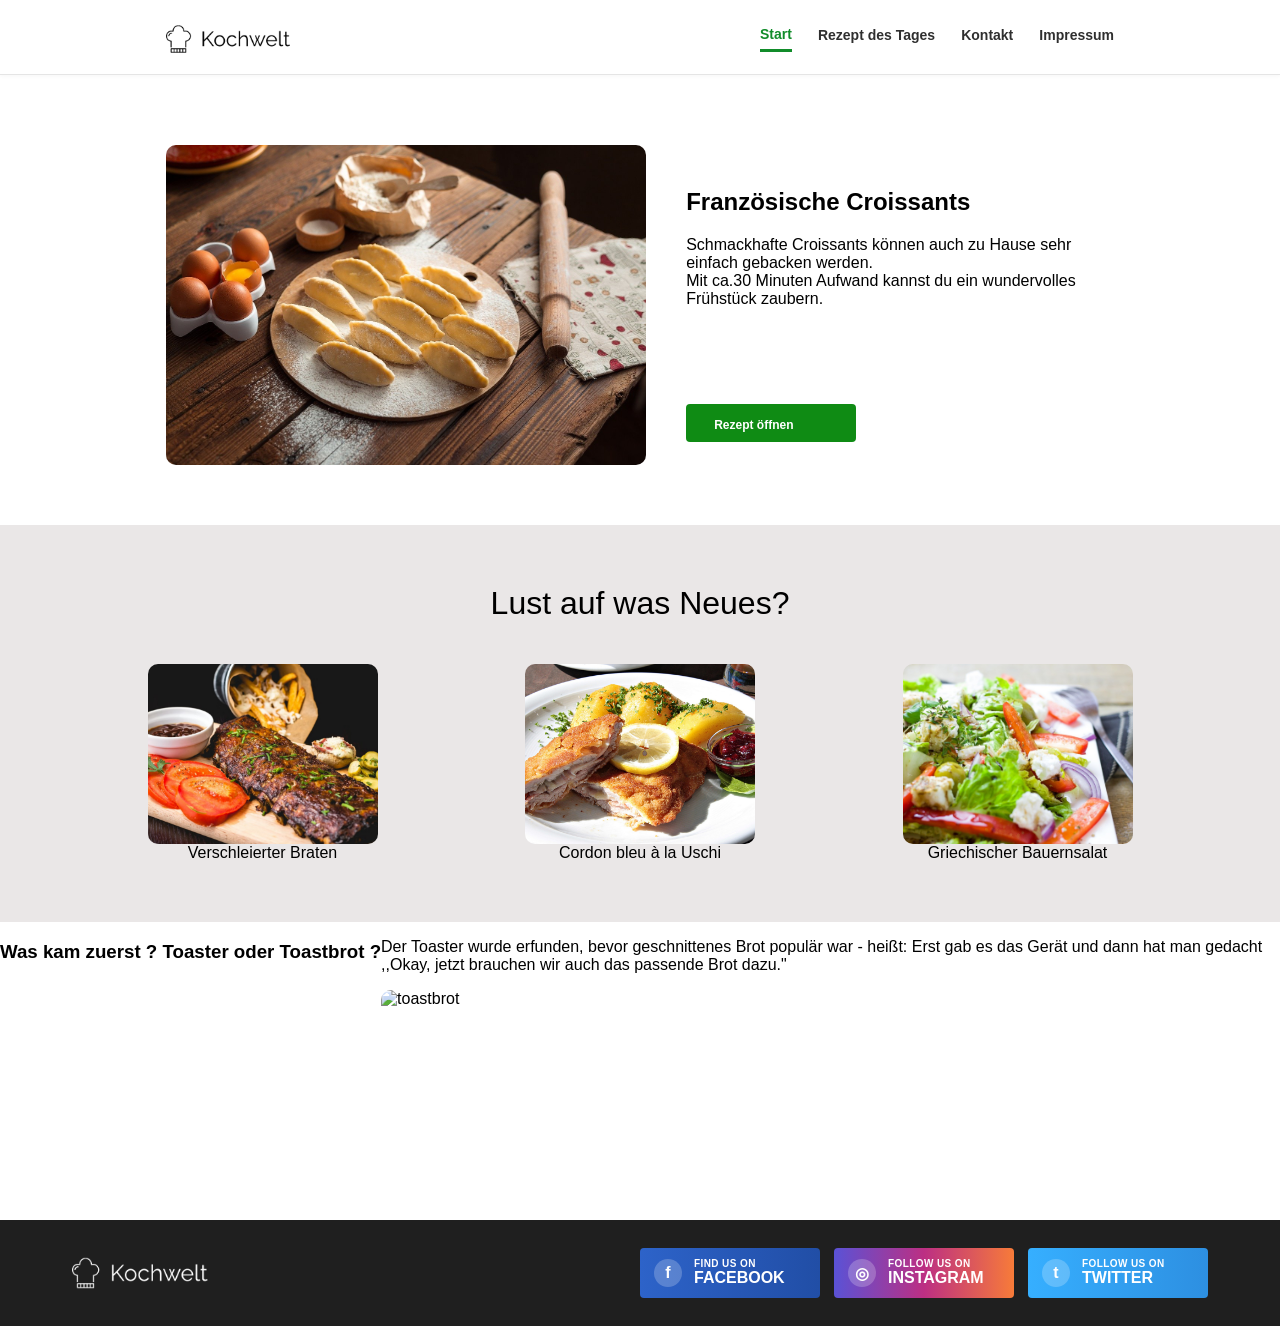
==== index.html @ 01e0a91b "bugfix" ====
<!DOCTYPE html>
<html lang="de">

<head>

    <meta charset="UTF-8">
    <meta name="viewport" content="width=device-width, initial-scale=1.0">
    <link rel="stylesheet" href="./index.css">
    <title>Kochwelt</title>
</head>

<body>
    <header class="site-header">
        <div class="container header-inner">
            <a href="./index.html" class="logo">
                <img src="./img/png/logo.png" alt="Kochwelt Logo" class="logo-img" />
            </a>

            <nav class="main-nav">
                <a href="./index.html" class="active">Start</a>
                <a href="./croissants.html">Rezept des Tages</a>
                <a href="./kontakt.html">Kontakt</a>
                <a href="./impressum.html">Impressum</a>
            </nav>
        </div>
    </header>

    <main>
        <section class="first-section">
            <div>
                <h1>Französische Croissants</h1>
                <p>
                    Schmackhafte Croissants können auch zu Hause sehr einfach gebacken werden.<br>
                    Mit ca.30 Minuten Aufwand kannst du ein wundervolles Frühstück zaubern.
                </p>

                <a href="./croissants.html" class="main-button">Rezept öffnen</a>
            </div>

            <img src="./img/jpg/croissant.jpg" alt="Croissant-bild">
        </section>

        <section class="second-section">
            <h2>Lust auf was Neues?</h2>

            <div class="recipes">
                <div class="verschleierter-braten">
                    <a href="./marco.html"><img src="./img/jpg/verschleierter_braten_mockup.jpg" alt="braten"></a>
                    <p>Verschleierter Braten</p>
                </div>

                <div class="cordon-bleu">
                    <a href="./sandra.html"><img src="./img/jpg/reinhardthrainer-cordon-4538108_1920.jpg" alt="cordon bleu"></a>
                    <p>Cordon bleu à la Uschi</p>
                </div>

                <div class="griechischer-bauernsalat">
                    <a href="./venton.html"><img src="./img/jpg/salad.jpg" alt="salad"></a>
                    <p>Griechischer Bauernsalat</p>
                </div>
            </div>
        </section>
          <section class="toaster-section">

      <h3>Was kam zuerst ? Toaster oder Toastbrot ?</h3>

      <div>
        <p>Der Toaster wurde erfunden, bevor geschnittenes Brot populär war - heißt: Erst gab es das Gerät und dann hat
          man gedacht<br> ,,Okay, jetzt brauchen wir auch das passende Brot dazu."</p>

          <img src="./img/jpg/cordmediadigitalservices-bread-1077984.jpg" alt="toastbrot">
      </div>


    </section>
    </main>

    <footer class="site-footer">
        <div class="footer-inner">
            <a href="./index.html" class="footer-logo">
                <img src="./img/png/logo.png" alt="Kochwelt Logo" class="footer-logo-img" />
            </a>

            <div class="social-links">
                <a href="#" class="social-btn facebook" aria-label="Facebook">
                    <span class="social-icon">f</span>
                    <span class="social-text">
                        <small>FIND US ON</small>
                        <strong>FACEBOOK</strong>
                    </span>
                </a>

                <a href="#" class="social-btn instagram" aria-label="Instagram">
                    <span class="social-icon">◎</span>
                    <span class="social-text">
                        <small>FOLLOW US ON</small>
                        <strong>INSTAGRAM</strong>
                    </span>
                </a>

                <a href="#" class="social-btn twitter" aria-label="Twitter">
                    <span class="social-icon">t</span>
                    <span class="social-text">
                        <small>FOLLOW US ON</small>
                        <strong>TWITTER</strong>
                    </span>
                </a>
            </div>
        </div>
    </footer>

</body>
---- index.css ----
* {
  box-sizing: border-box;
}


html,
body {
  margin: 0;
  padding: 0;
  min-height: 100%;
  font-family: Arial, Helvetica, sans-serif;
}

body {
  min-height: 100vh;
  display: flex;
  flex-direction: column;
}

img {
  display: block;
  max-width: 100%;
}
body {
  margin: 0;
  padding: 0;
  font-family: Arial, Helvetica, sans-serif;
  

}

.site-header {
  width: 100%;
  background: #ffffff;
  border-bottom: 1px solid #e5e5e5;
  box-shadow: 0 1px 4px rgba(0, 0, 0, 0.04);
}

.header-inner {
  max-width: 980px;
  margin: 0 auto;
  padding: 18px 16px 14px;
  display: flex;
  align-items: center;
  justify-content: space-between;
}

.logo {
  display: flex;
  align-items: center;
  gap: 12px;

  text-decoration: none;

}

.logo-icon {
  font-size: 28px;
  line-height: 1;
}

.logo-img {
  height: 42px;
  width: auto;
  object-fit: contain;
  display: block;
}

.logo-text {
  font-size: 26px;
  font-weight: 400;
  color: #1f1f1f;
  line-height: 1;
}

.main-nav {
  display: flex;
  align-items: center;
  gap: 26px;
}

.main-nav a {
  text-decoration: none;
  color: #2f2f2f;
  font-size: 14px;
  font-weight: 600;
  padding-bottom: 8px;
  line-height: 1;
}

.main-nav a.active {
  color: #118c2a;
  border-bottom: 3px solid #118c2a;
}


main {
  flex: 1;
}

.first-section {
  max-width: 980px;
  margin: 0 auto;
  padding: 70px 16px 60px;
  display: flex;
  flex-direction: row-reverse;
  justify-content: space-evenly;
  align-items: center;
  gap: 40px;
}

.first-section img {
  width: 500px;
  height: 320px;
  border-radius: 10px;
  object-fit: cover;
}

.main-button {
  display: inline-block;
  background: #0f8b14;
  color: #ffffff;
  text-decoration: none;
  font-size: 16px;
  font-weight: 600;
  padding: 14px 28px;
  border-radius: 4px;
  margin-top: 16px;
  transition: background 0.2s ease;
}

.main-button:hover {
  background: #0c7410;
}

.second-section {
  background-color: rgb(234, 231, 231);
}

.second-section h2 {
  display: flex;
  justify-content: center;
  font-size: 32px;
  font-weight: 100;
  padding-top: 60px;
  margin-block-start: 0;
  margin-block-end: 0;
}




.first-section img{
    width: 500px;
    height: 320px;
    border-radius: 10px;
}

.first-section{
  display: flex;
  flex-direction: row-reverse;
  justify-content: space-evenly;
  padding-top: 70px;
  padding-bottom: 60px;
  
}

.main-button{
 
  border: none;
  background: #0f8b14;
  color: #ffffff;
  font-size: 12px;
  cursor: pointer;
  height: 38px;
  width: 170px;
  margin-top: 80px;

}

.main-button a{
  color: white;
  text-decoration: none;
}

.second-section{
  background-color: rgb(234, 231, 231);
}

.second-section h2{
    display: flex;
    justify-content: center;
    font-size: 32px;
    font-weight: 100;
    padding-top: 60px;
    margin-block-start: 0;
    margin-block-end: 0;
}

.recipes img{
  width: 230px;
  height: 180px;
  border-radius: 10px;
}

.recipes{

  display: flex;
  justify-content: space-evenly;
  align-items: center;
  padding-top: 42px;
  padding-bottom: 60px;
}


.recipes img {
  width: 230px;
  height: 180px;
  border-radius: 10px;
  object-fit: cover;
}

.verschleierter-braten,
.cordon-bleu,
.griechischer-bauernsalat {


    display: flex;
    flex-direction: column;
    align-items: center;
}




.verschleierter-braten p,
.cordon-bleu p,
.griechischer-bauernsalat p {
  margin-block-start: 0;
  margin-block-end: 0;
}



.toaster-section{
  display: flex;
  flex-direction: row;
  
}

.toaster-section img{
  width: 260px;
  height: 230px;
  border-radius: 10px;

}

/* FOOTER */
.site-footer {
  width: 100%;
  background: #1f1f1f;
  margin-top: auto;
  padding: 28px 0;
}

.footer-inner {
  max-width: 1200px;
  margin: 0 auto;
  padding: 0 32px;
  display: flex;
  align-items: center;
  justify-content: space-between;
  gap: 24px;
  flex-wrap: wrap;
}

.footer-logo {
  display: flex;
  align-items: center;
  text-decoration: none;
}

.footer-logo-img {
  height: 46px;
  width: auto;
  display: block;
  filter: brightness(0) invert(1);
}

.social-links {
  display: flex;
  align-items: center;
  gap: 14px;
  flex-wrap: wrap;
}

.social-btn {
  min-width: 180px;
  height: 50px;
  display: flex;
  align-items: center;
  gap: 12px;
  padding: 0 14px;
  color: #fff;
  text-decoration: none;
  border-radius: 4px;
  transition: opacity 100ms ease;
}

.social-btn:hover {
  opacity: 0.85;
}

.social-icon {
  width: 28px;
  height: 28px;
  border-radius: 50%;
  background: rgba(255, 255, 255, 0.22);
  display: flex;
  align-items: center;
  justify-content: center;
  font-weight: 700;
  font-size: 16px;
  flex-shrink: 0;
}

.social-text {
  display: flex;
  flex-direction: column;
  line-height: 1.05;
}

.social-text small {
  font-size: 10px;
  font-weight: 700;
  letter-spacing: 0.4px;
}

.social-text strong {
  font-size: 16px;
  font-weight: 700;
}

.facebook {
  background: linear-gradient(90deg, #2d63c9, #214ea6);
}

.instagram {
  background: linear-gradient(90deg, #5a52d6, #bc2f83, #f77b39);
}

.twitter {
  background: linear-gradient(90deg, #36afff, #2d8fe1);
}

/* RESPONSIVE */
@media (max-width: 900px) {
  .header-inner {
    flex-direction: column;
    gap: 16px;
  }

  .main-nav {
    flex-wrap: wrap;
    justify-content: center;
    gap: 18px;
  }

  .first-section {
    flex-direction: column;
    text-align: center;
  }

  .recipes {
    flex-wrap: wrap;
    justify-content: center;
  }

  .footer-inner {
    justify-content: center;
  }

  .social-links {
    justify-content: center;
  }
}

@media (max-width: 700px) {
  .first-section img {
    width: 100%;
    max-width: 500px;
    height: auto;
  }
}

@media (max-width: 520px) {
  .second-section h2 {
    font-size: 25px;
  }

  .main-nav a {
    font-size: 15px;
  }

  .logo-text {
    font-size: 20px;
  }

  .recipes img {
    width: 100%;
    max-width: 230px;
    height: auto;
  }

  .social-links {
    width: 100%;
  }

  .social-btn {
    width: 100%;
    max-width: 300px;
  }
}
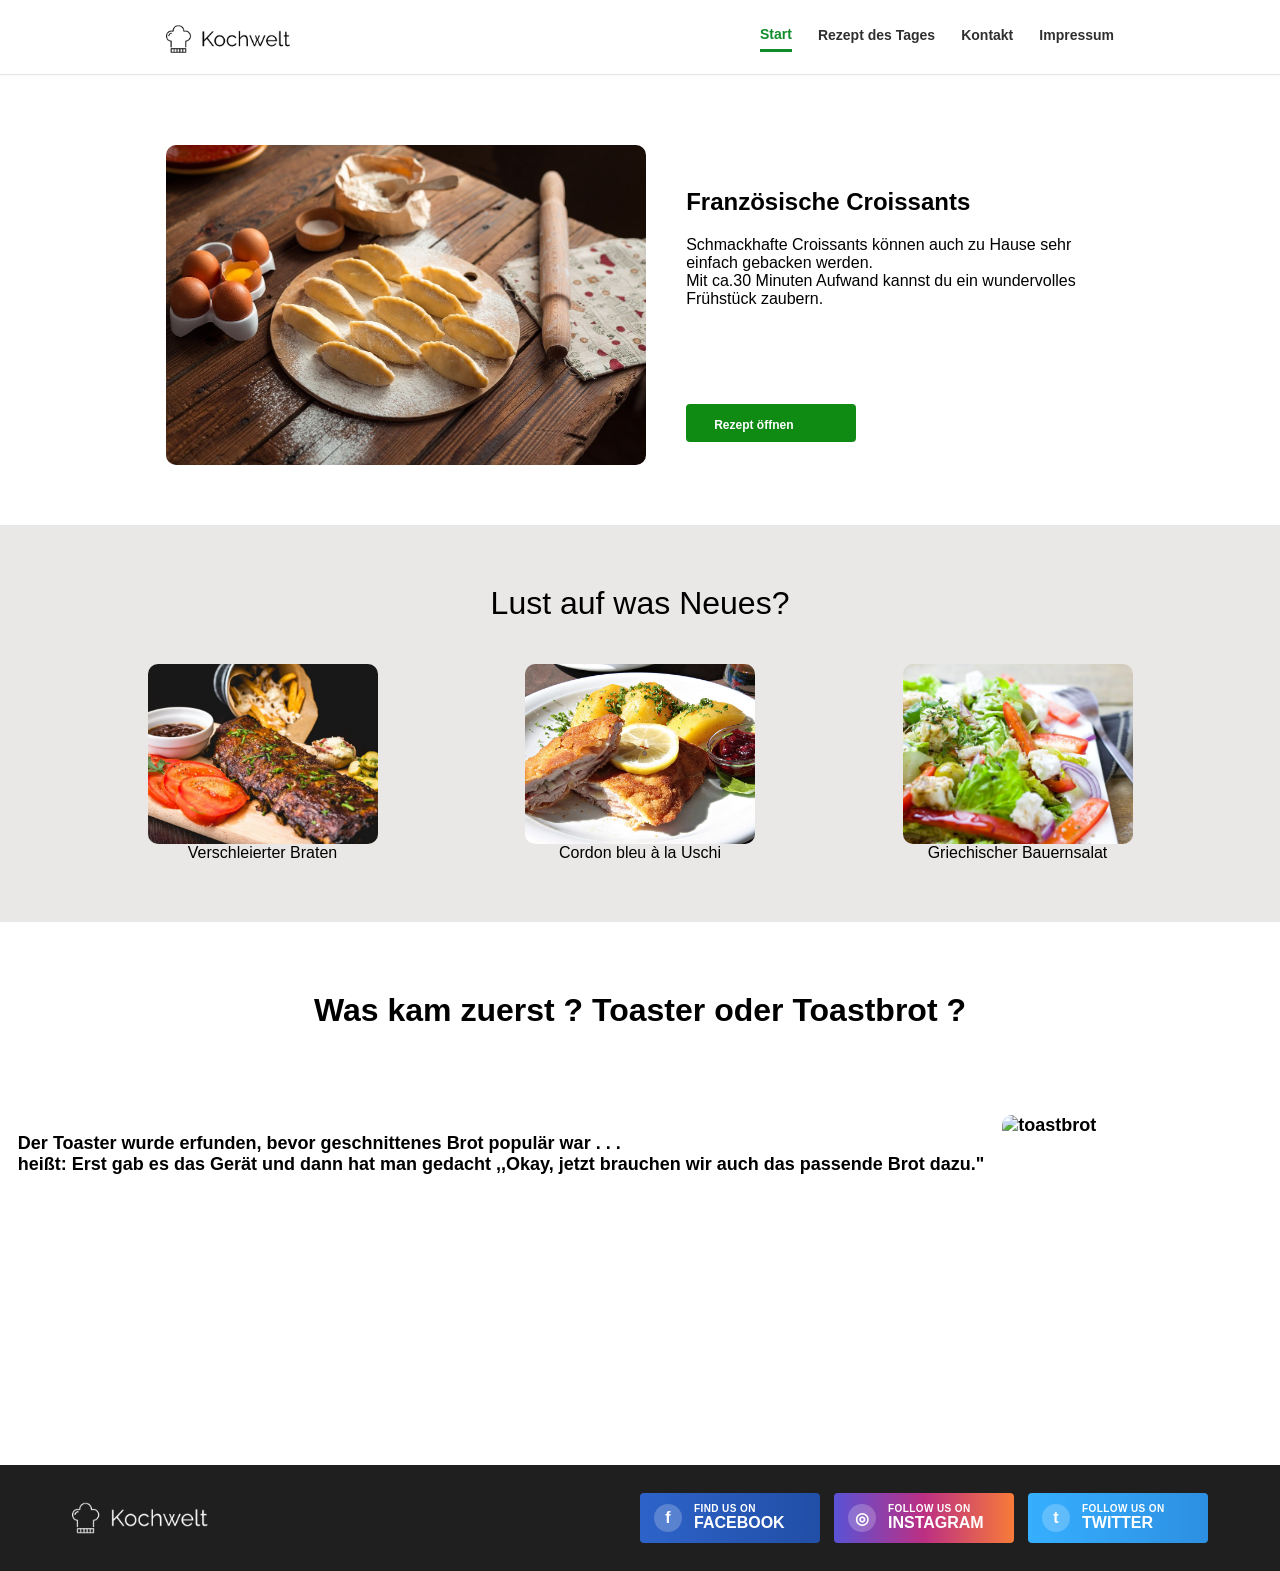
==== commit 03502238: "add and style toast-section" ====
--- a/index.html
+++ b/index.html
@@ -63,10 +63,12 @@
           <section class="toaster-section">
 
       <h3>Was kam zuerst ? Toaster oder Toastbrot ?</h3>
+      <br>
+      <br>
 
-      <div>
-        <p>Der Toaster wurde erfunden, bevor geschnittenes Brot populär war - heißt: Erst gab es das Gerät und dann hat
-          man gedacht<br> ,,Okay, jetzt brauchen wir auch das passende Brot dazu."</p>
+      <div class="toaster-section-second">
+        <p>Der Toaster wurde erfunden, bevor geschnittenes Brot populär war . . . <br>heißt: Erst gab es das Gerät und dann hat
+          man gedacht ,,Okay, jetzt brauchen wir auch das passende Brot dazu."</p>
 
           <img src="./img/jpg/cordmediadigitalservices-bread-1077984.jpg" alt="toastbrot">
       </div>
--- a/index.css
+++ b/index.css
@@ -242,10 +242,26 @@
 
 
 
-.toaster-section{
-  display: flex;
-  flex-direction: row;
-  
+.toaster-section h3{
+  display: flex;
+  justify-content: center;
+  font-size: 32px;
+  font-weight: 100;
+  margin-block-start: 0;
+  margin-block-end: 0;
+  padding-top: 70px;
+  font-weight: bold;
+  padding-bottom: 50px;
+}
+
+.toaster-section-second{
+  display: flex;
+  justify-content: space-evenly;
+  font-weight: bold;
+  padding-bottom: 120px;
+  font-size: 18px
+ 
+ 
 }
 
 .toaster-section img{
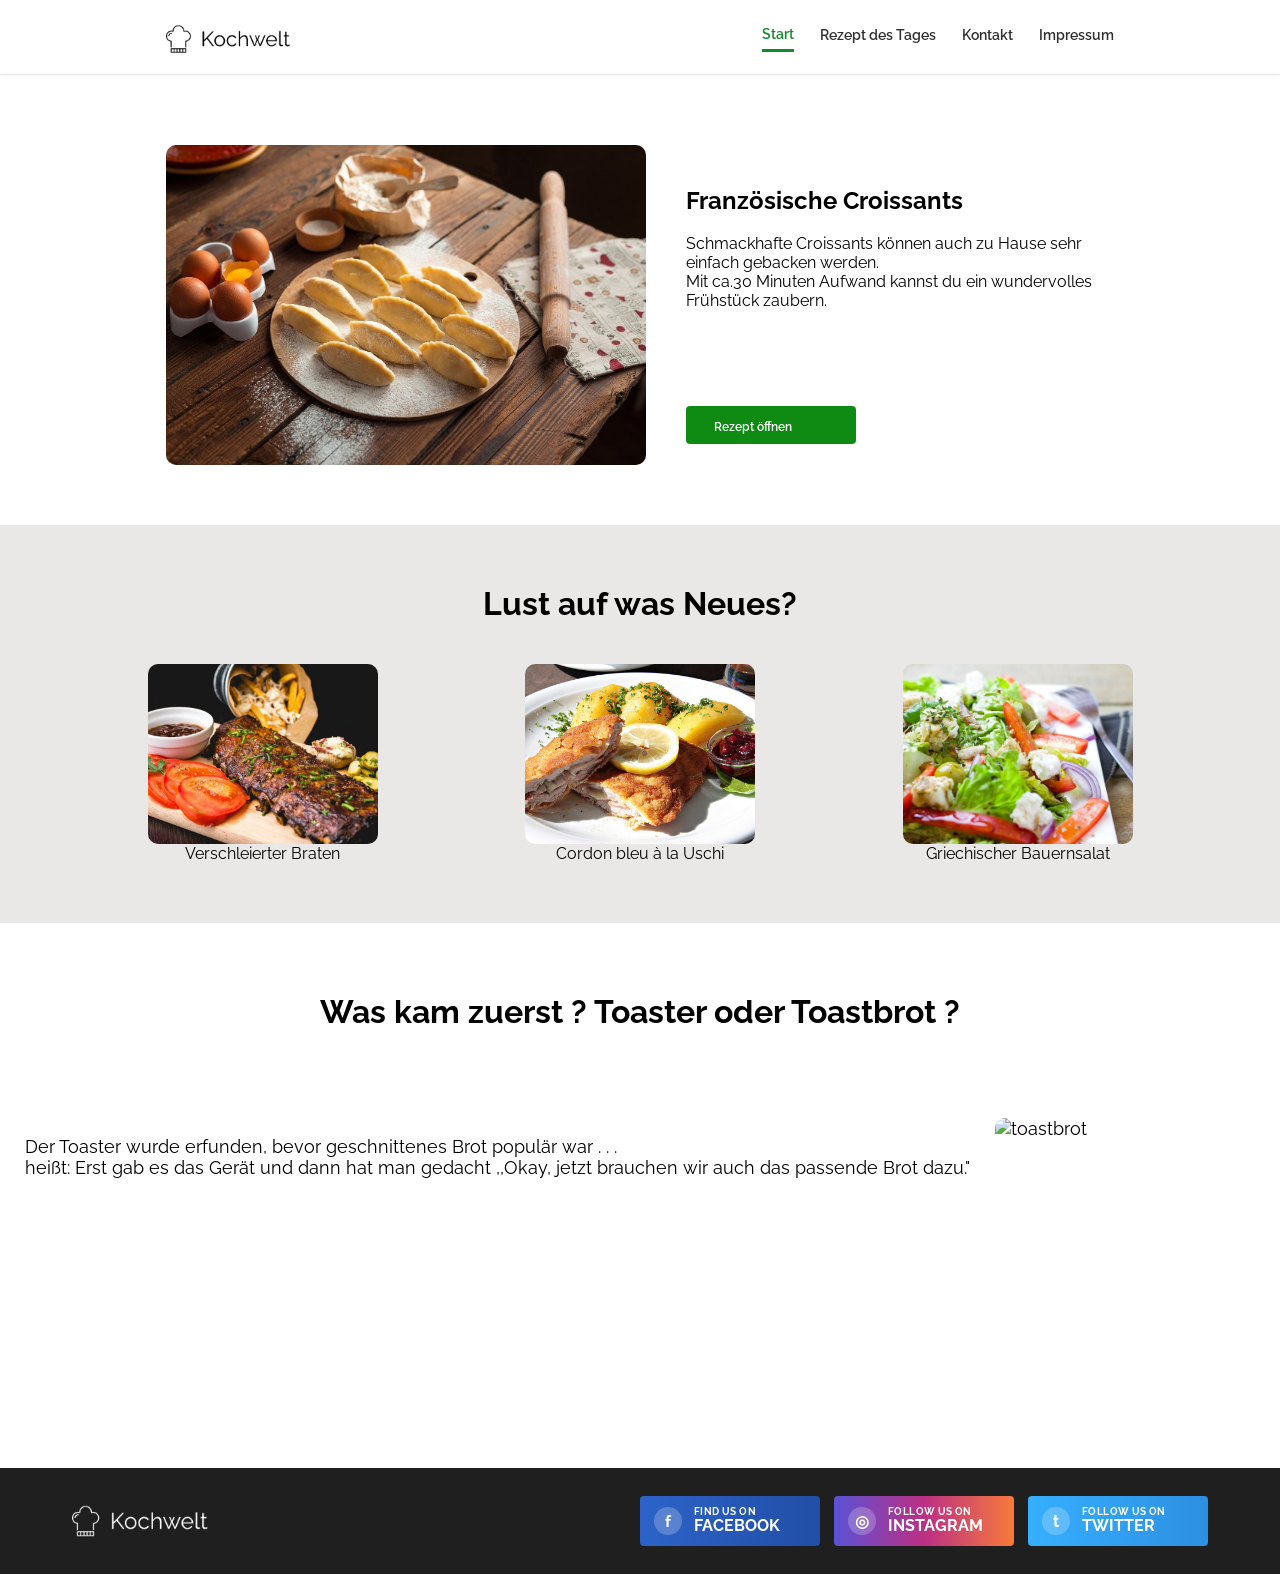
==== commit aae39bd6: "add Raleway font" ====
--- a/index.html
+++ b/index.html
@@ -6,6 +6,9 @@
     <meta charset="UTF-8">
     <meta name="viewport" content="width=device-width, initial-scale=1.0">
     <link rel="stylesheet" href="./index.css">
+    <link rel="preconnect" href="https://fonts.googleapis.com">
+    <link rel="preconnect" href="https://fonts.gstatic.com" crossorigin>
+    <link href="https://fonts.googleapis.com/css2?family=Raleway:ital,wght@0,100..900;1,100..900&display=swap" rel="stylesheet">
     <title>Kochwelt</title>
 </head>
 
--- a/index.css
+++ b/index.css
@@ -24,7 +24,7 @@
 body {
   margin: 0;
   padding: 0;
-  font-family: Arial, Helvetica, sans-serif;
+  font-family: "Raleway", sans-serif;
   
 
 }
@@ -191,7 +191,7 @@
     display: flex;
     justify-content: center;
     font-size: 32px;
-    font-weight: 100;
+    font-weight: bold;
     padding-top: 60px;
     margin-block-start: 0;
     margin-block-end: 0;
@@ -241,7 +241,7 @@
 }
 
 
-
+/* Toaster */
 .toaster-section h3{
   display: flex;
   justify-content: center;
@@ -257,7 +257,6 @@
 .toaster-section-second{
   display: flex;
   justify-content: space-evenly;
-  font-weight: bold;
   padding-bottom: 120px;
   font-size: 18px
  
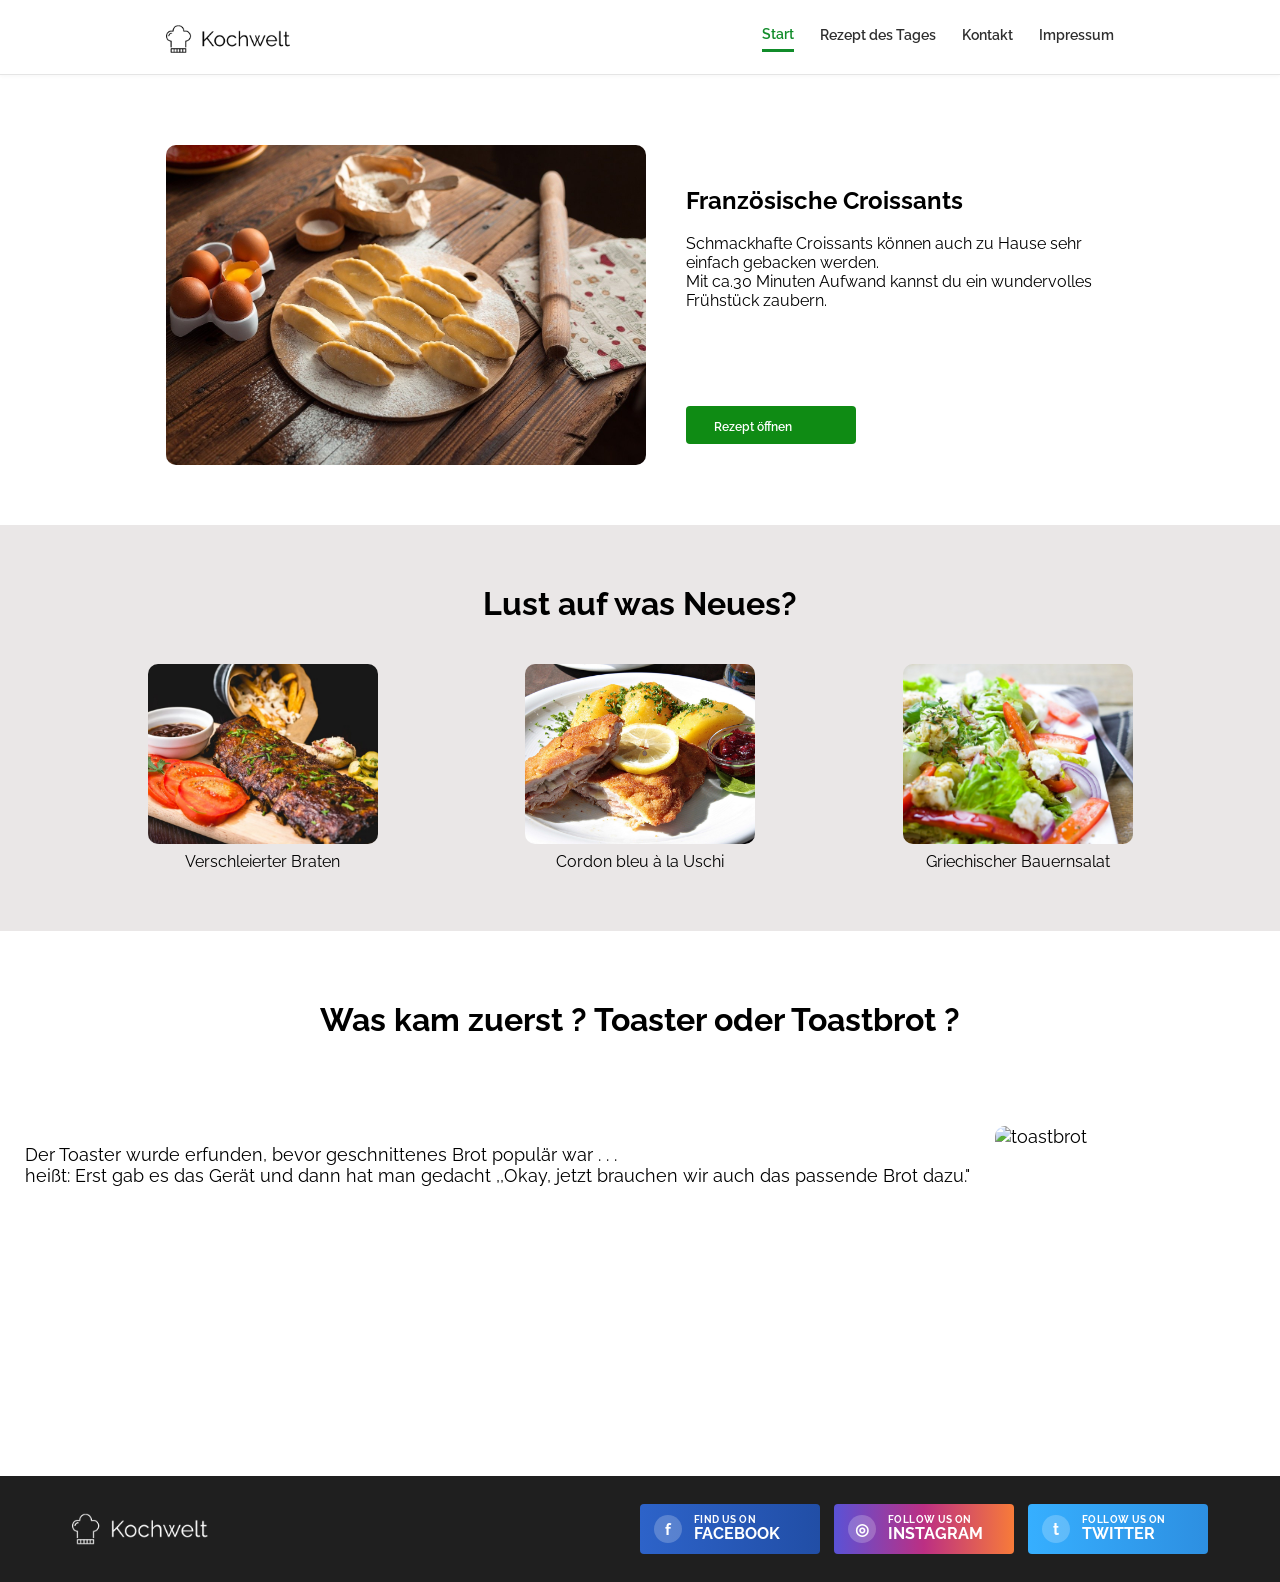
==== commit 206178f9: "add favicon to pages" ====
--- a/index.html
+++ b/index.html
@@ -1,117 +1,138 @@
-<!DOCTYPE html>
+<!doctype html>
 <html lang="de">
+  <head>
+    <meta charset="UTF-8" />
+    <meta name="viewport" content="width=device-width, initial-scale=1.0" />
+    <link rel="stylesheet" href="./index.css" />
+    <link rel="preconnect" href="https://fonts.googleapis.com" />
+    <link rel="preconnect" href="https://fonts.gstatic.com" crossorigin />
+    <link
+      href="https://fonts.googleapis.com/css2?family=Raleway:ital,wght@0,100..900;1,100..900&display=swap"
+      rel="stylesheet"
+    />
+    <link rel="icon" type="image/png" href="./img/png/logo_small.png" />
+    <title>Kochwelt</title>
+  </head>
 
-<head>
+  <body>
+    <header class="site-header">
+      <div class="container header-inner">
+        <a href="./index.html" class="logo">
+          <img src="./img/png/logo.png" alt="Kochwelt Logo" class="logo-img" />
+        </a>
 
-    <meta charset="UTF-8">
-    <meta name="viewport" content="width=device-width, initial-scale=1.0">
-    <link rel="stylesheet" href="./index.css">
-    <link rel="preconnect" href="https://fonts.googleapis.com">
-    <link rel="preconnect" href="https://fonts.gstatic.com" crossorigin>
-    <link href="https://fonts.googleapis.com/css2?family=Raleway:ital,wght@0,100..900;1,100..900&display=swap" rel="stylesheet">
-    <title>Kochwelt</title>
-</head>
-
-<body>
-    <header class="site-header">
-        <div class="container header-inner">
-            <a href="./index.html" class="logo">
-                <img src="./img/png/logo.png" alt="Kochwelt Logo" class="logo-img" />
-            </a>
-
-            <nav class="main-nav">
-                <a href="./index.html" class="active">Start</a>
-                <a href="./croissants.html">Rezept des Tages</a>
-                <a href="./kontakt.html">Kontakt</a>
-                <a href="./impressum.html">Impressum</a>
-            </nav>
-        </div>
+        <nav class="main-nav">
+          <a href="./index.html" class="active">Start</a>
+          <a href="./croissants.html">Rezept des Tages</a>
+          <a href="./kontakt.html">Kontakt</a>
+          <a href="./impressum.html">Impressum</a>
+        </nav>
+      </div>
     </header>
 
     <main>
-        <section class="first-section">
-            <div>
-                <h1>Französische Croissants</h1>
-                <p>
-                    Schmackhafte Croissants können auch zu Hause sehr einfach gebacken werden.<br>
-                    Mit ca.30 Minuten Aufwand kannst du ein wundervolles Frühstück zaubern.
-                </p>
+      <section class="first-section">
+        <div>
+          <h1>Französische Croissants</h1>
+          <p>
+            Schmackhafte Croissants können auch zu Hause sehr einfach gebacken
+            werden.<br />
+            Mit ca.30 Minuten Aufwand kannst du ein wundervolles Frühstück
+            zaubern.
+          </p>
 
-                <a href="./croissants.html" class="main-button">Rezept öffnen</a>
-            </div>
+          <a href="./croissants.html" class="main-button">Rezept öffnen</a>
+        </div>
 
-            <img src="./img/jpg/croissant.jpg" alt="Croissant-bild">
-        </section>
+        <img src="./img/jpg/croissant.jpg" alt="Croissant-bild" />
+      </section>
 
-        <section class="second-section">
-            <h2>Lust auf was Neues?</h2>
+      <section class="second-section">
+        <h2>Lust auf was Neues?</h2>
 
-            <div class="recipes">
-                <div class="verschleierter-braten">
-                    <a href="./marco.html"><img src="./img/jpg/verschleierter_braten_mockup.jpg" alt="braten"></a>
-                    <p>Verschleierter Braten</p>
-                </div>
+        <div class="recipes">
+          <div class="verschleierter-braten">
+            <a href="./marco.html"
+              ><img
+                src="./img/jpg/verschleierter_braten_mockup.jpg"
+                alt="braten"
+            /></a>
+            <p>Verschleierter Braten</p>
+          </div>
 
-                <div class="cordon-bleu">
-                    <a href="./sandra.html"><img src="./img/jpg/reinhardthrainer-cordon-4538108_1920.jpg" alt="cordon bleu"></a>
-                    <p>Cordon bleu à la Uschi</p>
-                </div>
+          <div class="cordon-bleu">
+            <a href="./sandra.html"
+              ><img
+                src="./img/jpg/reinhardthrainer-cordon-4538108_1920.jpg"
+                alt="cordon bleu"
+            /></a>
+            <p>Cordon bleu à la Uschi</p>
+          </div>
 
-                <div class="griechischer-bauernsalat">
-                    <a href="./venton.html"><img src="./img/jpg/salad.jpg" alt="salad"></a>
-                    <p>Griechischer Bauernsalat</p>
-                </div>
-            </div>
-        </section>
-          <section class="toaster-section">
+          <div class="griechischer-bauernsalat">
+            <a href="./venton.html"
+              ><img src="./img/jpg/salad.jpg" alt="salad"
+            /></a>
+            <p>Griechischer Bauernsalat</p>
+          </div>
+        </div>
+      </section>
+      <section class="toaster-section">
+        <h3>Was kam zuerst ? Toaster oder Toastbrot ?</h3>
+        <br />
+        <br />
 
-      <h3>Was kam zuerst ? Toaster oder Toastbrot ?</h3>
-      <br>
-      <br>
+        <div class="toaster-section-second">
+          <p>
+            Der Toaster wurde erfunden, bevor geschnittenes Brot populär war . .
+            . <br />heißt: Erst gab es das Gerät und dann hat man gedacht
+            ,,Okay, jetzt brauchen wir auch das passende Brot dazu."
+          </p>
 
-      <div class="toaster-section-second">
-        <p>Der Toaster wurde erfunden, bevor geschnittenes Brot populär war . . . <br>heißt: Erst gab es das Gerät und dann hat
-          man gedacht ,,Okay, jetzt brauchen wir auch das passende Brot dazu."</p>
-
-          <img src="./img/jpg/cordmediadigitalservices-bread-1077984.jpg" alt="toastbrot">
-      </div>
-
-
-    </section>
+          <img
+            src="./img/jpg/cordmediadigitalservices-bread-1077984.jpg"
+            alt="toastbrot"
+          />
+        </div>
+      </section>
     </main>
 
     <footer class="site-footer">
-        <div class="footer-inner">
-            <a href="./index.html" class="footer-logo">
-                <img src="./img/png/logo.png" alt="Kochwelt Logo" class="footer-logo-img" />
-            </a>
+      <div class="footer-inner">
+        <a href="./index.html" class="footer-logo">
+          <img
+            src="./img/png/logo.png"
+            alt="Kochwelt Logo"
+            class="footer-logo-img"
+          />
+        </a>
 
-            <div class="social-links">
-                <a href="#" class="social-btn facebook" aria-label="Facebook">
-                    <span class="social-icon">f</span>
-                    <span class="social-text">
-                        <small>FIND US ON</small>
-                        <strong>FACEBOOK</strong>
-                    </span>
-                </a>
+        <div class="social-links">
+          <a href="#" class="social-btn facebook" aria-label="Facebook">
+            <span class="social-icon">f</span>
+            <span class="social-text">
+              <small>FIND US ON</small>
+              <strong>FACEBOOK</strong>
+            </span>
+          </a>
 
-                <a href="#" class="social-btn instagram" aria-label="Instagram">
-                    <span class="social-icon">◎</span>
-                    <span class="social-text">
-                        <small>FOLLOW US ON</small>
-                        <strong>INSTAGRAM</strong>
-                    </span>
-                </a>
+          <a href="#" class="social-btn instagram" aria-label="Instagram">
+            <span class="social-icon">◎</span>
+            <span class="social-text">
+              <small>FOLLOW US ON</small>
+              <strong>INSTAGRAM</strong>
+            </span>
+          </a>
 
-                <a href="#" class="social-btn twitter" aria-label="Twitter">
-                    <span class="social-icon">t</span>
-                    <span class="social-text">
-                        <small>FOLLOW US ON</small>
-                        <strong>TWITTER</strong>
-                    </span>
-                </a>
-            </div>
+          <a href="#" class="social-btn twitter" aria-label="Twitter">
+            <span class="social-icon">t</span>
+            <span class="social-text">
+              <small>FOLLOW US ON</small>
+              <strong>TWITTER</strong>
+            </span>
+          </a>
         </div>
+      </div>
     </footer>
-
-</body>
+  </body>
+</html>
--- a/index.css
+++ b/index.css
@@ -228,6 +228,7 @@
     display: flex;
     flex-direction: column;
     align-items: center;
+    gap: 8px;
 }
 
 
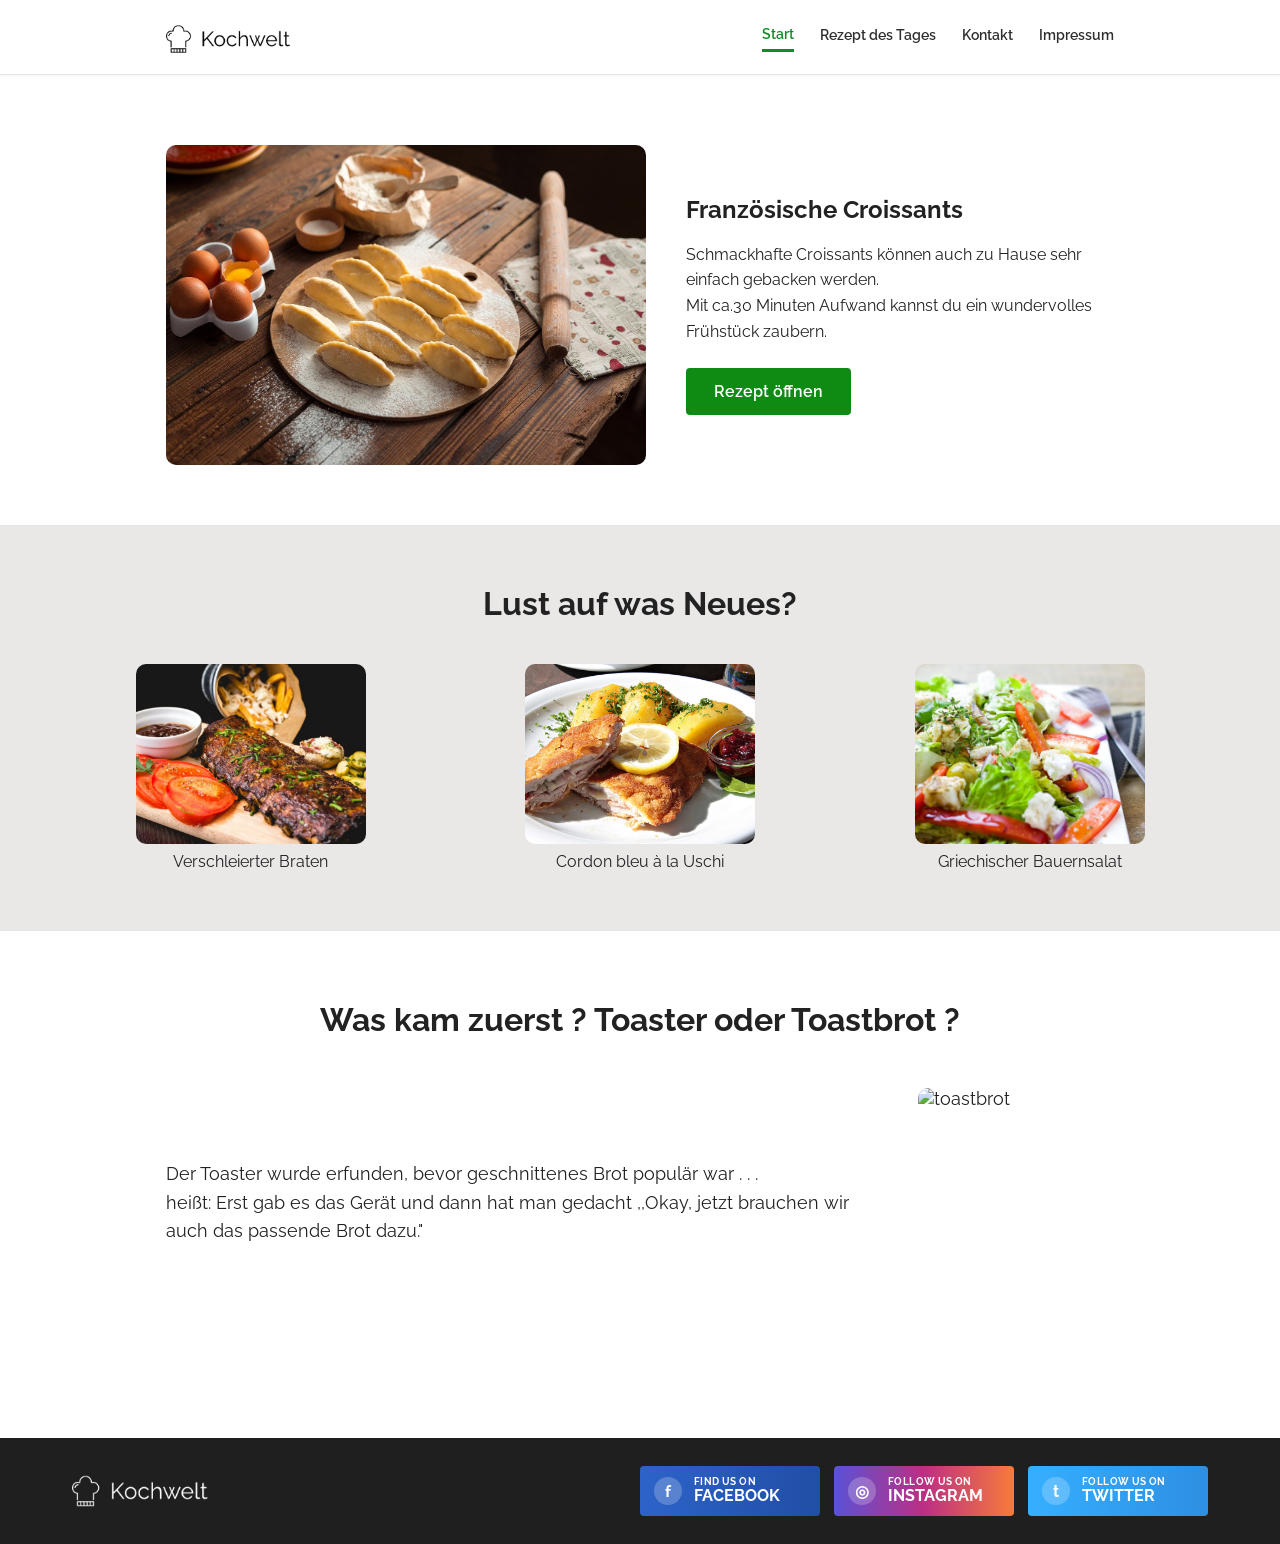
==== commit 0cedb82e: "fixed bugs and create nav.js" ====
--- a/index.html
+++ b/index.html
@@ -11,6 +11,7 @@
       rel="stylesheet"
     />
     <link rel="icon" type="image/png" href="./img/png/logo_small.png" />
+    <script defer src="./nav.js"></script>
     <title>Kochwelt</title>
   </head>
 
@@ -21,7 +22,20 @@
           <img src="./img/png/logo.png" alt="Kochwelt Logo" class="logo-img" />
         </a>
 
-        <nav class="main-nav">
+        <button
+          class="burger-btn"
+          id="burgerBtn"
+          type="button"
+          aria-label="Menü öffnen"
+          aria-controls="mainNav"
+          aria-expanded="false"
+        >
+          <span></span>
+          <span></span>
+          <span></span>
+        </button>
+
+        <nav class="main-nav" id="mainNav">
           <a href="./index.html" class="active">Start</a>
           <a href="./croissants.html">Rezept des Tages</a>
           <a href="./kontakt.html">Kontakt</a>
@@ -77,10 +91,9 @@
           </div>
         </div>
       </section>
+
       <section class="toaster-section">
         <h3>Was kam zuerst ? Toaster oder Toastbrot ?</h3>
-        <br />
-        <br />
 
         <div class="toaster-section-second">
           <p>
@@ -135,4 +148,4 @@
       </div>
     </footer>
   </body>
-</html>
+</html>
--- a/index.css
+++ b/index.css
@@ -2,38 +2,45 @@
   box-sizing: border-box;
 }
 
-
 html,
 body {
   margin: 0;
   padding: 0;
   min-height: 100%;
-  font-family: Arial, Helvetica, sans-serif;
 }
 
 body {
   min-height: 100vh;
   display: flex;
   flex-direction: column;
+  font-family: "Raleway", Arial, Helvetica, sans-serif;
+  color: #222;
+  background: #ffffff;
 }
 
 img {
   display: block;
   max-width: 100%;
 }
-body {
-  margin: 0;
-  padding: 0;
-  font-family: "Raleway", sans-serif;
-  
-
-}
-
+
+main {
+  flex: 1;
+}
+
+.container {
+  max-width: 980px;
+  margin: 0 auto;
+  padding: 0 16px;
+}
+
+/* HEADER */
 .site-header {
   width: 100%;
   background: #ffffff;
   border-bottom: 1px solid #e5e5e5;
   box-shadow: 0 1px 4px rgba(0, 0, 0, 0.04);
+  position: relative;
+  z-index: 1000;
 }
 
 .header-inner {
@@ -43,20 +50,14 @@
   display: flex;
   align-items: center;
   justify-content: space-between;
+  position: relative;
 }
 
 .logo {
   display: flex;
   align-items: center;
   gap: 12px;
-
   text-decoration: none;
-
-}
-
-.logo-icon {
-  font-size: 28px;
-  line-height: 1;
 }
 
 .logo-img {
@@ -64,13 +65,6 @@
   width: auto;
   object-fit: contain;
   display: block;
-}
-
-.logo-text {
-  font-size: 26px;
-  font-weight: 400;
-  color: #1f1f1f;
-  line-height: 1;
 }
 
 .main-nav {
@@ -93,11 +87,43 @@
   border-bottom: 3px solid #118c2a;
 }
 
-
-main {
-  flex: 1;
-}
-
+/* BURGER */
+.burger-btn {
+  display: none;
+  width: 44px;
+  height: 44px;
+  border: none;
+  background: transparent;
+  padding: 0;
+  cursor: pointer;
+  flex-direction: column;
+  justify-content: center;
+  gap: 6px;
+}
+
+.burger-btn span {
+  display: block;
+  width: 26px;
+  height: 3px;
+  background: #2f2f2f;
+  border-radius: 2px;
+  transition: transform 0.2s ease, opacity 0.2s ease;
+  margin: 0 auto;
+}
+
+.burger-btn.is-active span:nth-child(1) {
+  transform: translateY(9px) rotate(45deg);
+}
+
+.burger-btn.is-active span:nth-child(2) {
+  opacity: 0;
+}
+
+.burger-btn.is-active span:nth-child(3) {
+  transform: translateY(-9px) rotate(-45deg);
+}
+
+/* HERO / FIRST SECTION */
 .first-section {
   max-width: 980px;
   margin: 0 auto;
@@ -114,6 +140,16 @@
   height: 320px;
   border-radius: 10px;
   object-fit: cover;
+}
+
+.first-section h1 {
+  margin-top: 0;
+  margin-bottom: 18px;
+}
+
+.first-section p {
+  line-height: 1.6;
+  margin: 0;
 }
 
 .main-button {
@@ -125,14 +161,16 @@
   font-weight: 600;
   padding: 14px 28px;
   border-radius: 4px;
-  margin-top: 16px;
+  margin-top: 24px;
   transition: background 0.2s ease;
+  cursor: pointer;
 }
 
 .main-button:hover {
   background: #0c7410;
 }
 
+/* SECOND SECTION */
 .second-section {
   background-color: rgb(234, 231, 231);
 }
@@ -141,77 +179,19 @@
   display: flex;
   justify-content: center;
   font-size: 32px;
-  font-weight: 100;
+  font-weight: 700;
   padding-top: 60px;
-  margin-block-start: 0;
-  margin-block-end: 0;
-}
-
-
-
-
-.first-section img{
-    width: 500px;
-    height: 320px;
-    border-radius: 10px;
-}
-
-.first-section{
-  display: flex;
-  flex-direction: row-reverse;
-  justify-content: space-evenly;
-  padding-top: 70px;
-  padding-bottom: 60px;
-  
-}
-
-.main-button{
- 
-  border: none;
-  background: #0f8b14;
-  color: #ffffff;
-  font-size: 12px;
-  cursor: pointer;
-  height: 38px;
-  width: 170px;
-  margin-top: 80px;
-
-}
-
-.main-button a{
-  color: white;
-  text-decoration: none;
-}
-
-.second-section{
-  background-color: rgb(234, 231, 231);
-}
-
-.second-section h2{
-    display: flex;
-    justify-content: center;
-    font-size: 32px;
-    font-weight: bold;
-    padding-top: 60px;
-    margin-block-start: 0;
-    margin-block-end: 0;
-}
-
-.recipes img{
-  width: 230px;
-  height: 180px;
-  border-radius: 10px;
-}
-
-.recipes{
-
+  margin: 0;
+}
+
+.recipes {
   display: flex;
   justify-content: space-evenly;
   align-items: center;
   padding-top: 42px;
   padding-bottom: 60px;
-}
-
+  gap: 24px;
+}
 
 .recipes img {
   width: 230px;
@@ -223,52 +203,52 @@
 .verschleierter-braten,
 .cordon-bleu,
 .griechischer-bauernsalat {
-
-
-    display: flex;
-    flex-direction: column;
-    align-items: center;
-    gap: 8px;
-}
-
-
-
+  display: flex;
+  flex-direction: column;
+  align-items: center;
+  gap: 8px;
+}
 
 .verschleierter-braten p,
 .cordon-bleu p,
 .griechischer-bauernsalat p {
-  margin-block-start: 0;
-  margin-block-end: 0;
-}
-
-
-/* Toaster */
-.toaster-section h3{
+  margin: 0;
+  text-align: center;
+}
+
+/* TOASTER SECTION */
+.toaster-section h3 {
   display: flex;
   justify-content: center;
   font-size: 32px;
-  font-weight: 100;
-  margin-block-start: 0;
-  margin-block-end: 0;
+  font-weight: 700;
+  margin: 0;
   padding-top: 70px;
-  font-weight: bold;
   padding-bottom: 50px;
-}
-
-.toaster-section-second{
+  text-align: center;
+}
+
+.toaster-section-second {
   display: flex;
   justify-content: space-evenly;
-  padding-bottom: 120px;
-  font-size: 18px
- 
- 
-}
-
-.toaster-section img{
+  align-items: center;
+  gap: 40px;
+  padding: 0 16px 120px;
+  font-size: 18px;
+  max-width: 980px;
+  margin: 0 auto;
+}
+
+.toaster-section-second p {
+  margin: 0;
+  line-height: 1.6;
+}
+
+.toaster-section img {
   width: 260px;
   height: 230px;
   border-radius: 10px;
-
+  object-fit: cover;
 }
 
 /* FOOTER */
@@ -372,14 +352,45 @@
 /* RESPONSIVE */
 @media (max-width: 900px) {
   .header-inner {
+    padding: 14px 16px;
+  }
+
+  .burger-btn {
+    display: flex;
+  }
+
+  .main-nav {
+    display: none;
+    position: absolute;
+    top: calc(100% + 1px);
+    right: 16px;
+    left: 16px;
+    background: #ffffff;
+    border: 1px solid #e5e5e5;
+    border-radius: 10px;
+    box-shadow: 0 10px 24px rgba(0, 0, 0, 0.08);
     flex-direction: column;
-    gap: 16px;
-  }
-
-  .main-nav {
-    flex-wrap: wrap;
-    justify-content: center;
-    gap: 18px;
+    align-items: stretch;
+    gap: 0;
+    overflow: hidden;
+  }
+
+  .main-nav.nav-open {
+    display: flex;
+  }
+
+  .main-nav a {
+    padding: 16px 18px;
+    border-bottom: 1px solid #ededed;
+  }
+
+  .main-nav a:last-child {
+    border-bottom: none;
+  }
+
+  .main-nav a.active {
+    border-bottom: 1px solid #ededed;
+    color: #118c2a;
   }
 
   .first-section {
@@ -390,6 +401,12 @@
   .recipes {
     flex-wrap: wrap;
     justify-content: center;
+  }
+
+  .toaster-section-second {
+    flex-direction: column;
+    text-align: center;
+    padding-bottom: 80px;
   }
 
   .footer-inner {
@@ -407,19 +424,18 @@
     max-width: 500px;
     height: auto;
   }
+
+  .toaster-section img {
+    width: 100%;
+    max-width: 260px;
+    height: auto;
+  }
 }
 
 @media (max-width: 520px) {
-  .second-section h2 {
+  .second-section h2,
+  .toaster-section h3 {
     font-size: 25px;
-  }
-
-  .main-nav a {
-    font-size: 15px;
-  }
-
-  .logo-text {
-    font-size: 20px;
   }
 
   .recipes img {
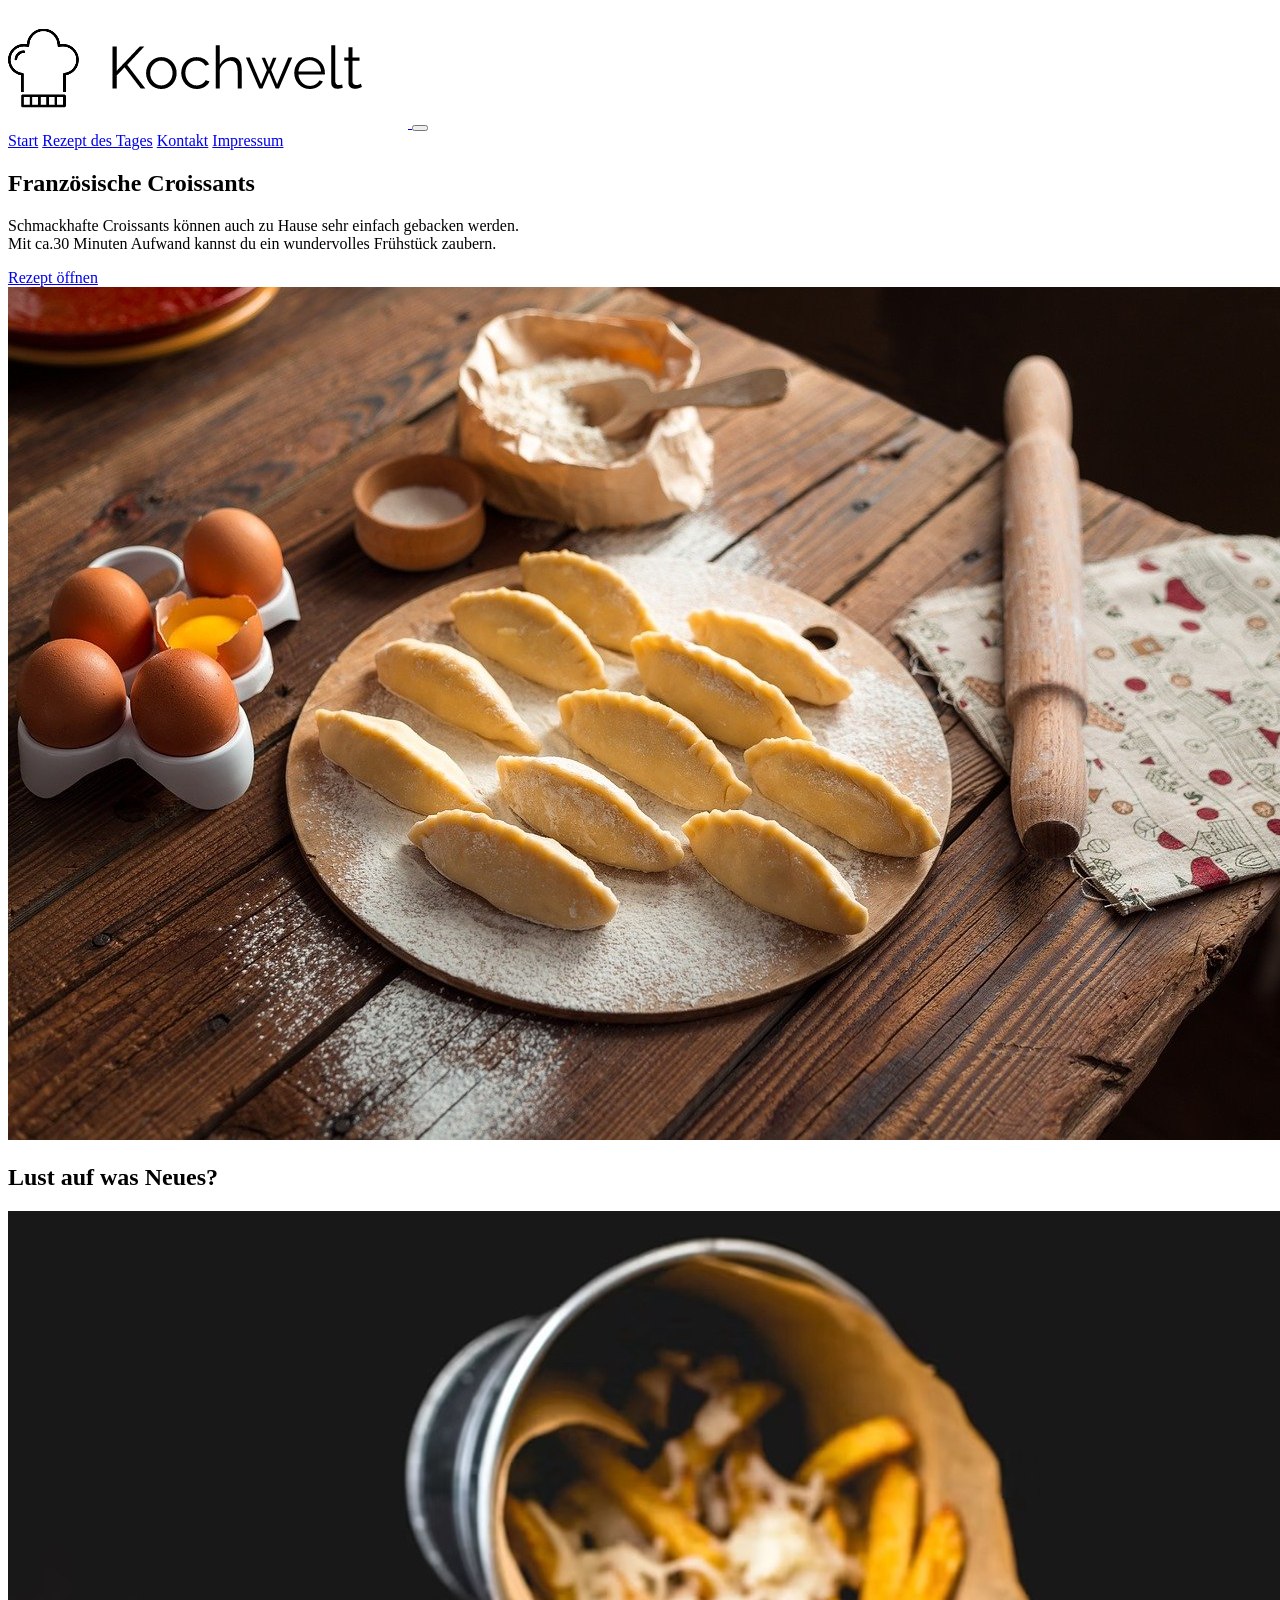
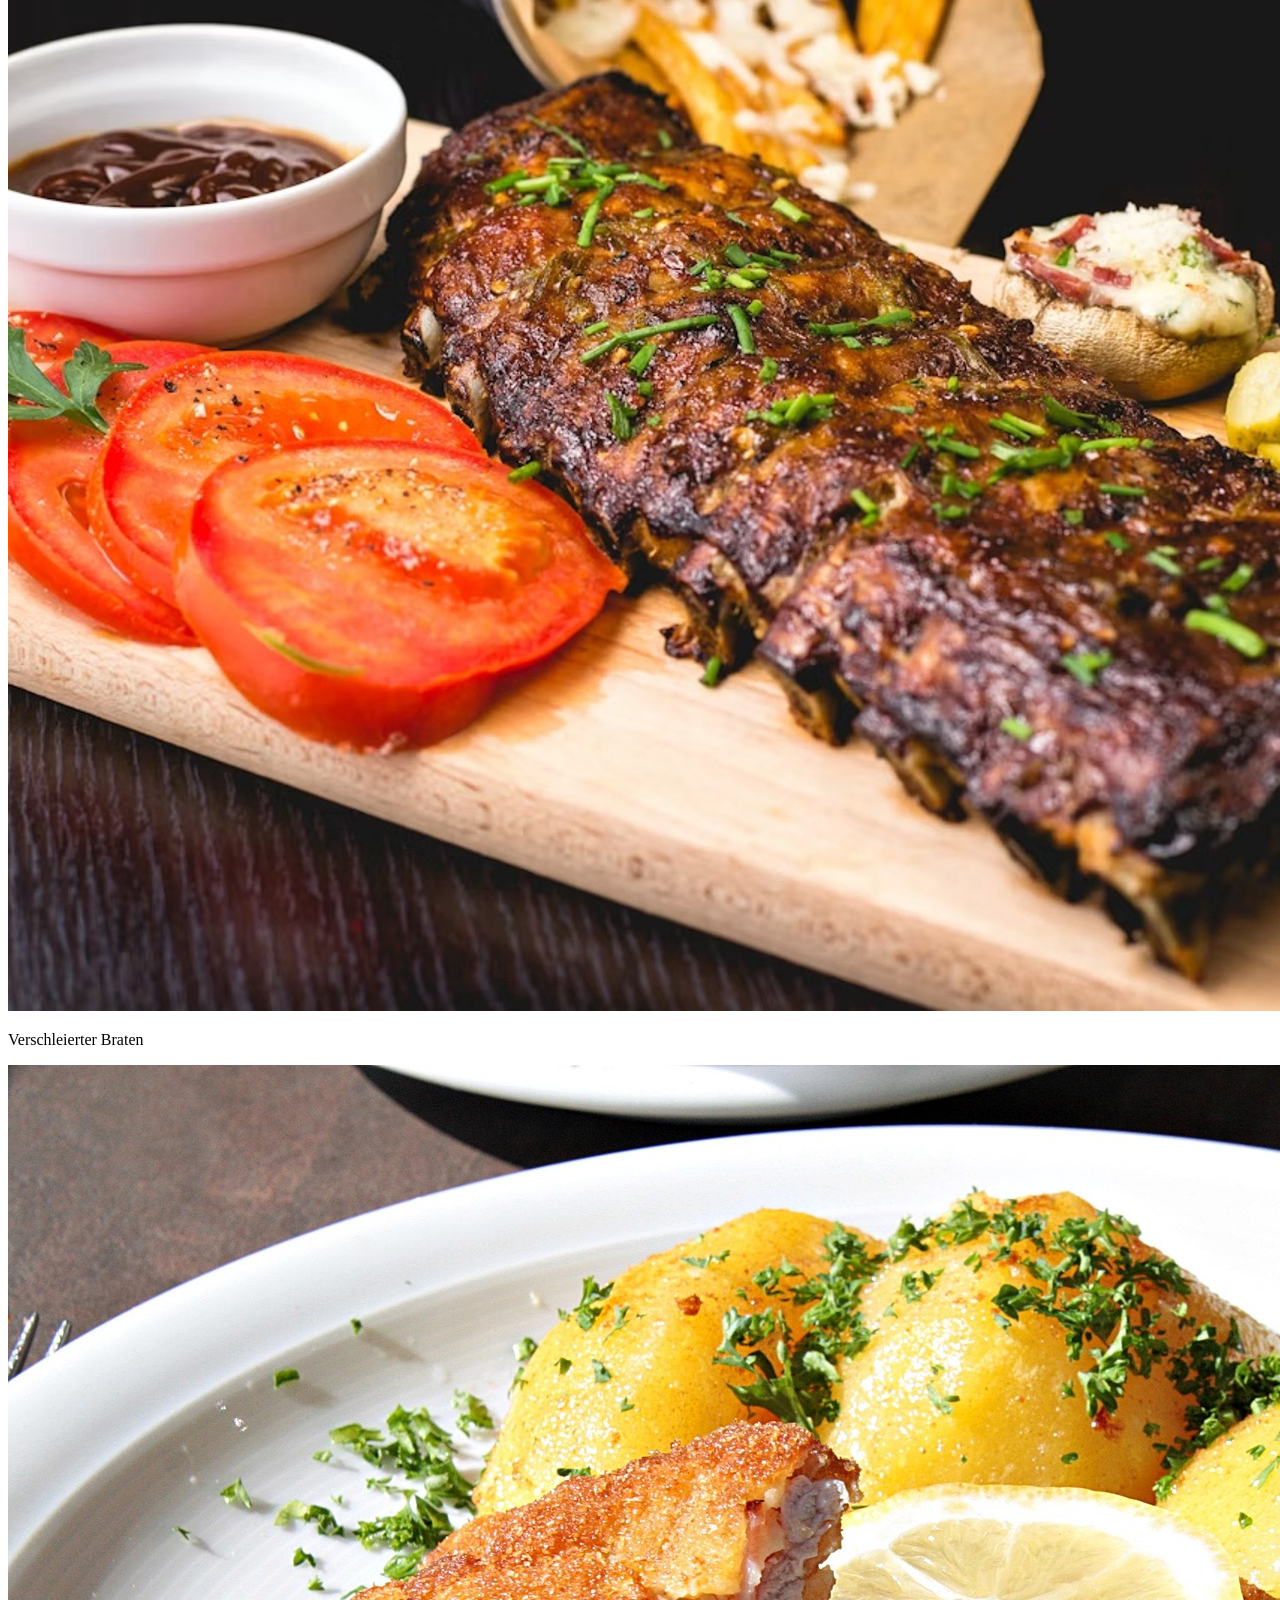
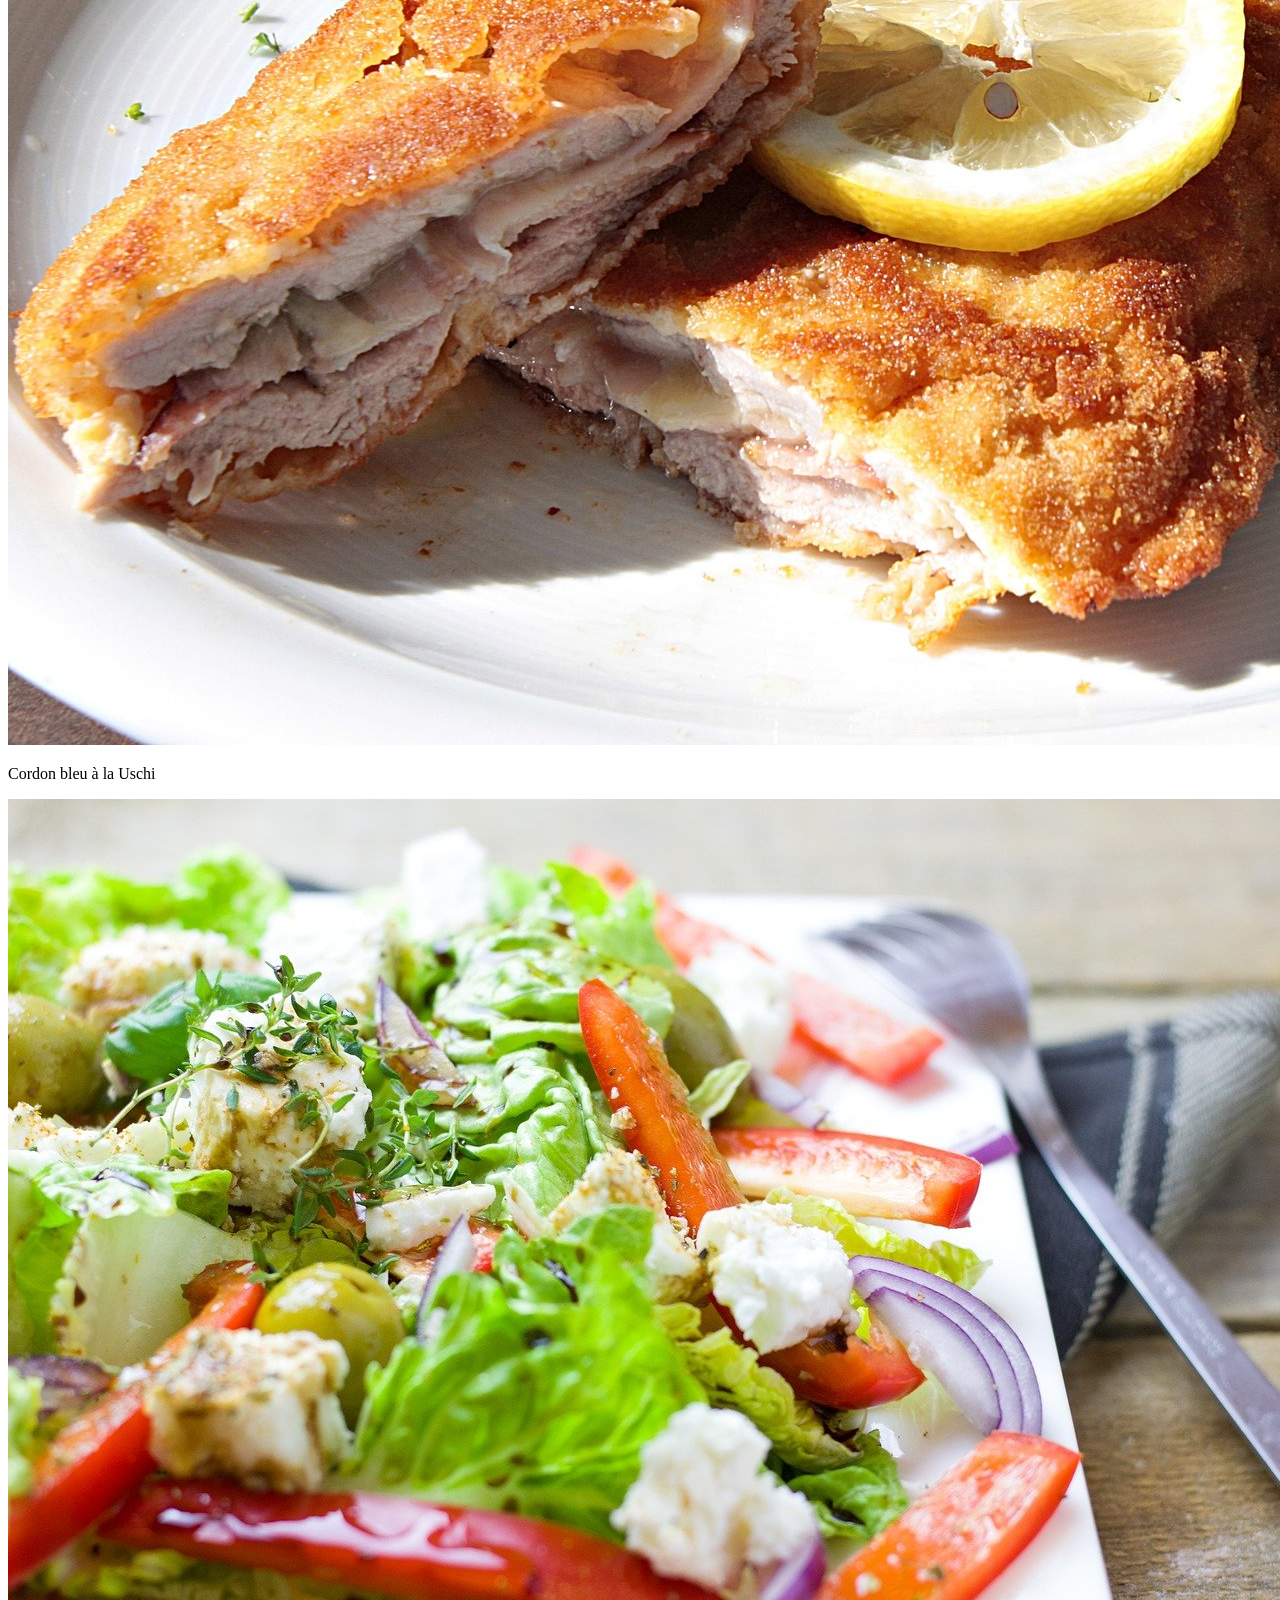
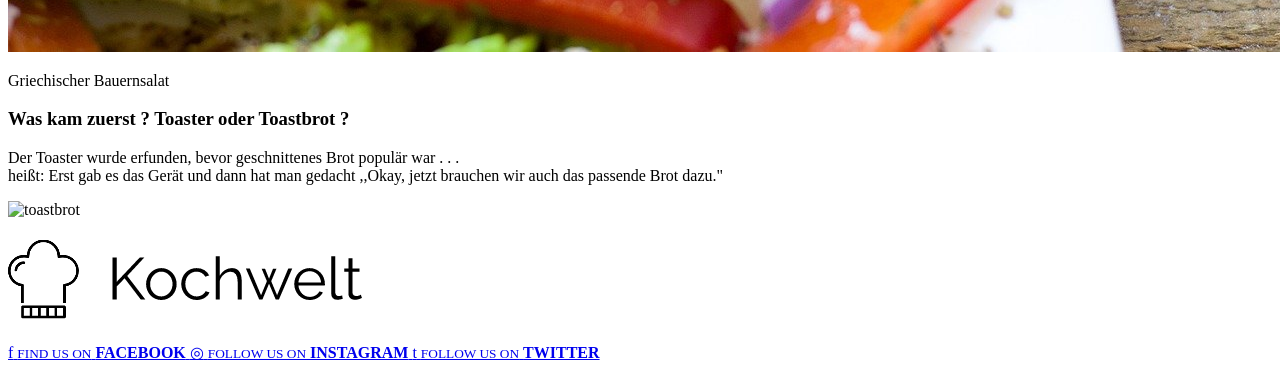
==== commit 62d1fdca: "change fixes" ====
--- a/index.html
+++ b/index.html
@@ -3,13 +3,7 @@
   <head>
     <meta charset="UTF-8" />
     <meta name="viewport" content="width=device-width, initial-scale=1.0" />
-    <link rel="stylesheet" href="./index.css" />
-    <link rel="preconnect" href="https://fonts.googleapis.com" />
-    <link rel="preconnect" href="https://fonts.gstatic.com" crossorigin />
-    <link
-      href="https://fonts.googleapis.com/css2?family=Raleway:ital,wght@0,100..900;1,100..900&display=swap"
-      rel="stylesheet"
-    />
+   <link rel="stylesheet" href="./fonts.css" />
     <link rel="icon" type="image/png" href="./img/png/logo_small.png" />
     <script defer src="./nav.js"></script>
     <title>Kochwelt</title>
--- a/fonts.css
+++ b/fonts.css
@@ -0,0 +1,23 @@
+@font-face {
+  font-family: "Raleway";
+  src: url("./fonts/Raleway-Regular.woff2") format("woff2");
+  font-weight: 400;
+  font-style: normal;
+  font-display: swap;
+}
+
+@font-face {
+  font-family: "Raleway";
+  src: url("./fonts/Raleway-SemiBold.woff2") format("woff2");
+  font-weight: 600;
+  font-style: normal;
+  font-display: swap;
+}
+
+@font-face {
+  font-family: "Raleway";
+  src: url("./fonts/Raleway-Bold.woff2") format("woff2");
+  font-weight: 700;
+  font-style: normal;
+  font-display: swap;
+}
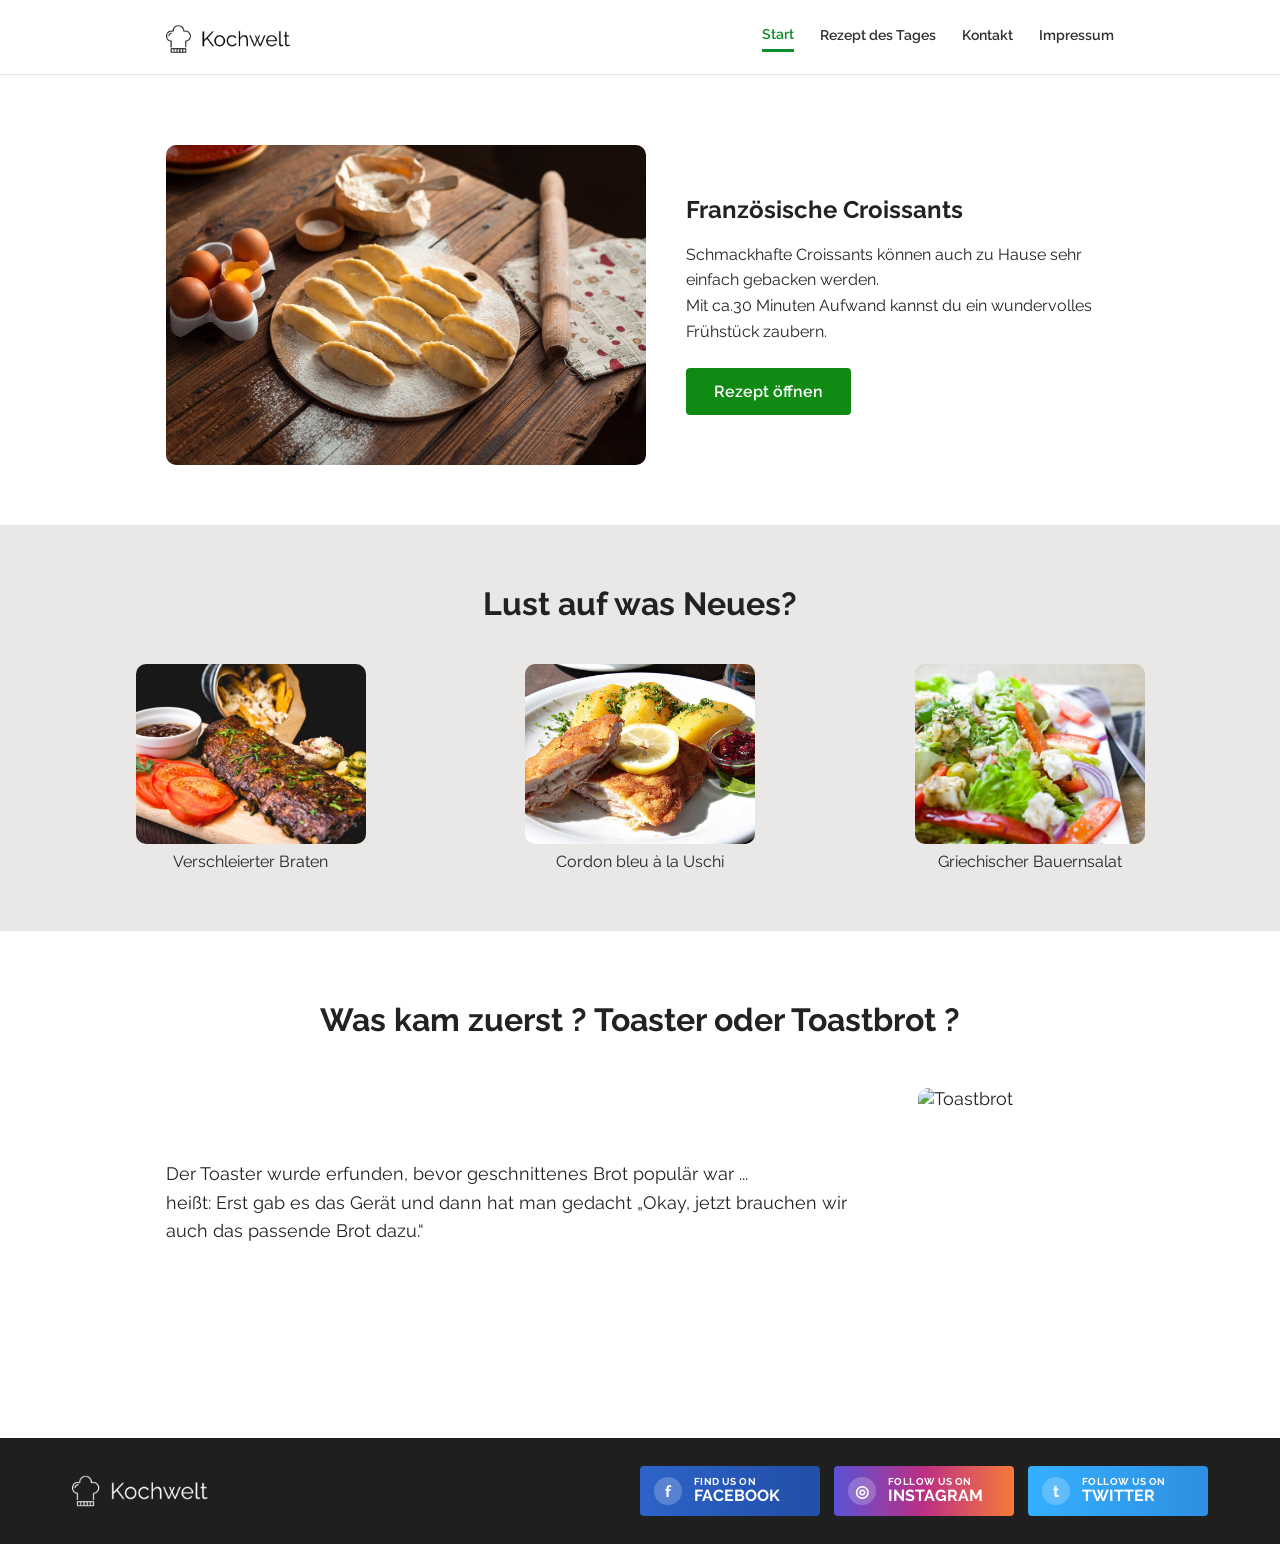
==== commit eecdb03b: "fixed buggs" ====
--- a/index.html
+++ b/index.html
@@ -3,10 +3,12 @@
   <head>
     <meta charset="UTF-8" />
     <meta name="viewport" content="width=device-width, initial-scale=1.0" />
-   <link rel="stylesheet" href="./fonts.css" />
+    <title>Kochwelt</title>
+    <link rel="stylesheet" href="./fonts.css" />
+    <link rel="stylesheet" href="./style.css" />
+    <link rel="stylesheet" href="./index.css" />
     <link rel="icon" type="image/png" href="./img/png/logo_small.png" />
     <script defer src="./nav.js"></script>
-    <title>Kochwelt</title>
   </head>
 
   <body>
@@ -52,7 +54,7 @@
           <a href="./croissants.html" class="main-button">Rezept öffnen</a>
         </div>
 
-        <img src="./img/jpg/croissant.jpg" alt="Croissant-bild" />
+        <img src="./img/jpg/croissant.jpg" alt="Croissant-Bild" />
       </section>
 
       <section class="second-section">
@@ -60,27 +62,29 @@
 
         <div class="recipes">
           <div class="verschleierter-braten">
-            <a href="./marco.html"
-              ><img
+            <a href="./marco.html">
+              <img
                 src="./img/jpg/verschleierter_braten_mockup.jpg"
-                alt="braten"
-            /></a>
+                alt="Verschleierter Braten"
+              />
+            </a>
             <p>Verschleierter Braten</p>
           </div>
 
           <div class="cordon-bleu">
-            <a href="./sandra.html"
-              ><img
+            <a href="./sandra.html">
+              <img
                 src="./img/jpg/reinhardthrainer-cordon-4538108_1920.jpg"
-                alt="cordon bleu"
-            /></a>
+                alt="Cordon bleu"
+              />
+            </a>
             <p>Cordon bleu à la Uschi</p>
           </div>
 
           <div class="griechischer-bauernsalat">
-            <a href="./venton.html"
-              ><img src="./img/jpg/salad.jpg" alt="salad"
-            /></a>
+            <a href="./venton.html">
+              <img src="./img/jpg/salad.jpg" alt="Griechischer Bauernsalat" />
+            </a>
             <p>Griechischer Bauernsalat</p>
           </div>
         </div>
@@ -91,14 +95,15 @@
 
         <div class="toaster-section-second">
           <p>
-            Der Toaster wurde erfunden, bevor geschnittenes Brot populär war . .
-            . <br />heißt: Erst gab es das Gerät und dann hat man gedacht
-            ,,Okay, jetzt brauchen wir auch das passende Brot dazu."
+            Der Toaster wurde erfunden, bevor geschnittenes Brot populär war ...
+            <br />
+            heißt: Erst gab es das Gerät und dann hat man gedacht
+            „Okay, jetzt brauchen wir auch das passende Brot dazu.“
           </p>
 
           <img
             src="./img/jpg/cordmediadigitalservices-bread-1077984.jpg"
-            alt="toastbrot"
+            alt="Toastbrot"
           />
         </div>
       </section>
--- a/style.css
+++ b/style.css
@@ -0,0 +1,286 @@
+* {
+  box-sizing: border-box;
+}
+
+html,
+body {
+  margin: 0;
+  padding: 0;
+  min-height: 100%;
+}
+
+body {
+  min-height: 100vh;
+  display: flex;
+  flex-direction: column;
+  font-family: "Raleway", Arial, Helvetica, sans-serif;
+  color: #222;
+  background: #ffffff;
+}
+
+img {
+  display: block;
+  max-width: 100%;
+}
+
+main {
+  flex: 1;
+}
+
+.container {
+  max-width: 980px;
+  margin: 0 auto;
+  padding: 0 16px;
+}
+
+/* HEADER */
+.site-header {
+  width: 100%;
+  background: #ffffff;
+  border-bottom: 1px solid #e5e5e5;
+  box-shadow: 0 1px 4px rgba(0, 0, 0, 0.04);
+  position: relative;
+  z-index: 1000;
+}
+
+.header-inner {
+  max-width: 980px;
+  margin: 0 auto;
+  padding: 18px 16px 14px;
+  display: flex;
+  align-items: center;
+  justify-content: space-between;
+  position: relative;
+}
+
+.logo {
+  display: flex;
+  align-items: center;
+  gap: 12px;
+  text-decoration: none;
+}
+
+.logo-img {
+  height: 42px;
+  width: auto;
+  object-fit: contain;
+  display: block;
+}
+
+.main-nav {
+  display: flex;
+  align-items: center;
+  gap: 26px;
+}
+
+.main-nav a {
+  text-decoration: none;
+  color: #2f2f2f;
+  font-size: 14px;
+  font-weight: 600;
+  padding-bottom: 8px;
+  line-height: 1;
+}
+
+.main-nav a.active {
+  color: #118c2a;
+  border-bottom: 3px solid #118c2a;
+}
+
+/* BURGER */
+.burger-btn {
+  display: none;
+  width: 44px;
+  height: 44px;
+  border: none;
+  background: transparent;
+  padding: 0;
+  cursor: pointer;
+  flex-direction: column;
+  justify-content: center;
+  gap: 6px;
+}
+
+.burger-btn span {
+  display: block;
+  width: 26px;
+  height: 3px;
+  background: #2f2f2f;
+  border-radius: 2px;
+  transition: transform 0.2s ease, opacity 0.2s ease;
+  margin: 0 auto;
+}
+
+.burger-btn.is-active span:nth-child(1) {
+  transform: translateY(9px) rotate(45deg);
+}
+
+.burger-btn.is-active span:nth-child(2) {
+  opacity: 0;
+}
+
+.burger-btn.is-active span:nth-child(3) {
+  transform: translateY(-9px) rotate(-45deg);
+}
+
+/* FOOTER */
+.site-footer {
+  width: 100%;
+  background: #1f1f1f;
+  margin-top: auto;
+  padding: 28px 0;
+}
+
+.footer-inner {
+  max-width: 1200px;
+  margin: 0 auto;
+  padding: 0 32px;
+  display: flex;
+  align-items: center;
+  justify-content: space-between;
+  gap: 24px;
+  flex-wrap: wrap;
+}
+
+.footer-logo {
+  display: flex;
+  align-items: center;
+  text-decoration: none;
+}
+
+.footer-logo-img {
+  height: 46px;
+  width: auto;
+  display: block;
+  filter: brightness(0) invert(1);
+}
+
+.social-links {
+  display: flex;
+  align-items: center;
+  gap: 14px;
+  flex-wrap: wrap;
+}
+
+.social-btn {
+  min-width: 180px;
+  height: 50px;
+  display: flex;
+  align-items: center;
+  gap: 12px;
+  padding: 0 14px;
+  color: #fff;
+  text-decoration: none;
+  border-radius: 4px;
+  transition: opacity 100ms ease;
+}
+
+.social-btn:hover {
+  opacity: 0.85;
+}
+
+.social-icon {
+  width: 28px;
+  height: 28px;
+  border-radius: 50%;
+  background: rgba(255, 255, 255, 0.22);
+  display: flex;
+  align-items: center;
+  justify-content: center;
+  font-weight: 700;
+  font-size: 16px;
+  flex-shrink: 0;
+}
+
+.social-text {
+  display: flex;
+  flex-direction: column;
+  line-height: 1.05;
+}
+
+.social-text small {
+  font-size: 10px;
+  font-weight: 700;
+  letter-spacing: 0.4px;
+}
+
+.social-text strong {
+  font-size: 16px;
+  font-weight: 700;
+}
+
+.facebook {
+  background: linear-gradient(90deg, #2d63c9, #214ea6);
+}
+
+.instagram {
+  background: linear-gradient(90deg, #5a52d6, #bc2f83, #f77b39);
+}
+
+.twitter {
+  background: linear-gradient(90deg, #36afff, #2d8fe1);
+}
+
+/* RESPONSIVE */
+@media (max-width: 900px) {
+  .header-inner {
+    padding: 14px 16px;
+  }
+
+  .burger-btn {
+    display: flex;
+  }
+
+  .main-nav {
+    display: none;
+    position: absolute;
+    top: calc(100% + 1px);
+    right: 16px;
+    left: 16px;
+    background: #ffffff;
+    border: 1px solid #e5e5e5;
+    border-radius: 10px;
+    box-shadow: 0 10px 24px rgba(0, 0, 0, 0.08);
+    flex-direction: column;
+    align-items: stretch;
+    gap: 0;
+    overflow: hidden;
+  }
+
+  .main-nav.nav-open {
+    display: flex;
+  }
+
+  .main-nav a {
+    padding: 16px 18px;
+    border-bottom: 1px solid #ededed;
+  }
+
+  .main-nav a:last-child {
+    border-bottom: none;
+  }
+
+  .main-nav a.active {
+    border-bottom: 1px solid #ededed;
+    color: #118c2a;
+  }
+
+  .footer-inner {
+    justify-content: center;
+  }
+
+  .social-links {
+    justify-content: center;
+  }
+}
+
+@media (max-width: 520px) {
+  .social-links {
+    width: 100%;
+  }
+
+  .social-btn {
+    width: 100%;
+    max-width: 300px;
+  }
+}
--- a/index.css
+++ b/index.css
@@ -0,0 +1,169 @@
+.first-section {
+  max-width: 980px;
+  margin: 0 auto;
+  padding: 70px 16px 60px;
+  display: flex;
+  flex-direction: row-reverse;
+  justify-content: space-evenly;
+  align-items: center;
+  gap: 40px;
+}
+
+.first-section img {
+  width: 500px;
+  height: 320px;
+  border-radius: 10px;
+  object-fit: cover;
+}
+
+.first-section h1 {
+  margin-top: 0;
+  margin-bottom: 18px;
+}
+
+.first-section p {
+  line-height: 1.6;
+  margin: 0;
+}
+
+.main-button {
+  display: inline-block;
+  background: #0f8b14;
+  color: #ffffff;
+  text-decoration: none;
+  font-size: 16px;
+  font-weight: 600;
+  padding: 14px 28px;
+  border-radius: 4px;
+  margin-top: 24px;
+  transition: background 0.2s ease;
+  cursor: pointer;
+}
+
+.main-button:hover {
+  background: #0c7410;
+}
+
+.second-section {
+  background-color: rgb(234, 231, 231);
+}
+
+.second-section h2 {
+  display: flex;
+  justify-content: center;
+  font-size: 32px;
+  font-weight: 700;
+  padding-top: 60px;
+  margin: 0;
+}
+
+.recipes {
+  display: flex;
+  justify-content: space-evenly;
+  align-items: center;
+  padding-top: 42px;
+  padding-bottom: 60px;
+  gap: 24px;
+}
+
+.recipes img {
+  width: 230px;
+  height: 180px;
+  border-radius: 10px;
+  object-fit: cover;
+}
+
+.verschleierter-braten,
+.cordon-bleu,
+.griechischer-bauernsalat {
+  display: flex;
+  flex-direction: column;
+  align-items: center;
+  gap: 8px;
+}
+
+.verschleierter-braten p,
+.cordon-bleu p,
+.griechischer-bauernsalat p {
+  margin: 0;
+  text-align: center;
+}
+
+.toaster-section h3 {
+  display: flex;
+  justify-content: center;
+  font-size: 32px;
+  font-weight: 700;
+  margin: 0;
+  padding-top: 70px;
+  padding-bottom: 50px;
+  text-align: center;
+}
+
+.toaster-section-second {
+  display: flex;
+  justify-content: space-evenly;
+  align-items: center;
+  gap: 40px;
+  padding: 0 16px 120px;
+  font-size: 18px;
+  max-width: 980px;
+  margin: 0 auto;
+}
+
+.toaster-section-second p {
+  margin: 0;
+  line-height: 1.6;
+}
+
+.toaster-section img {
+  width: 260px;
+  height: 230px;
+  border-radius: 10px;
+  object-fit: cover;
+}
+
+@media (max-width: 900px) {
+  .first-section {
+    flex-direction: column;
+    text-align: center;
+  }
+
+  .recipes {
+    flex-wrap: wrap;
+    justify-content: center;
+  }
+
+  .toaster-section-second {
+    flex-direction: column;
+    text-align: center;
+    padding-bottom: 80px;
+  }
+}
+
+@media (max-width: 700px) {
+  .first-section img {
+    width: 100%;
+    max-width: 500px;
+    height: auto;
+  }
+
+  .toaster-section img {
+    width: 100%;
+    max-width: 260px;
+    height: auto;
+  }
+}
+
+@media (max-width: 520px) {
+  .second-section h2,
+  .toaster-section h3 {
+    font-size: 25px;
+  }
+
+  .recipes img {
+    width: 100%;
+    max-width: 230px;
+    height: auto;
+  }
+}
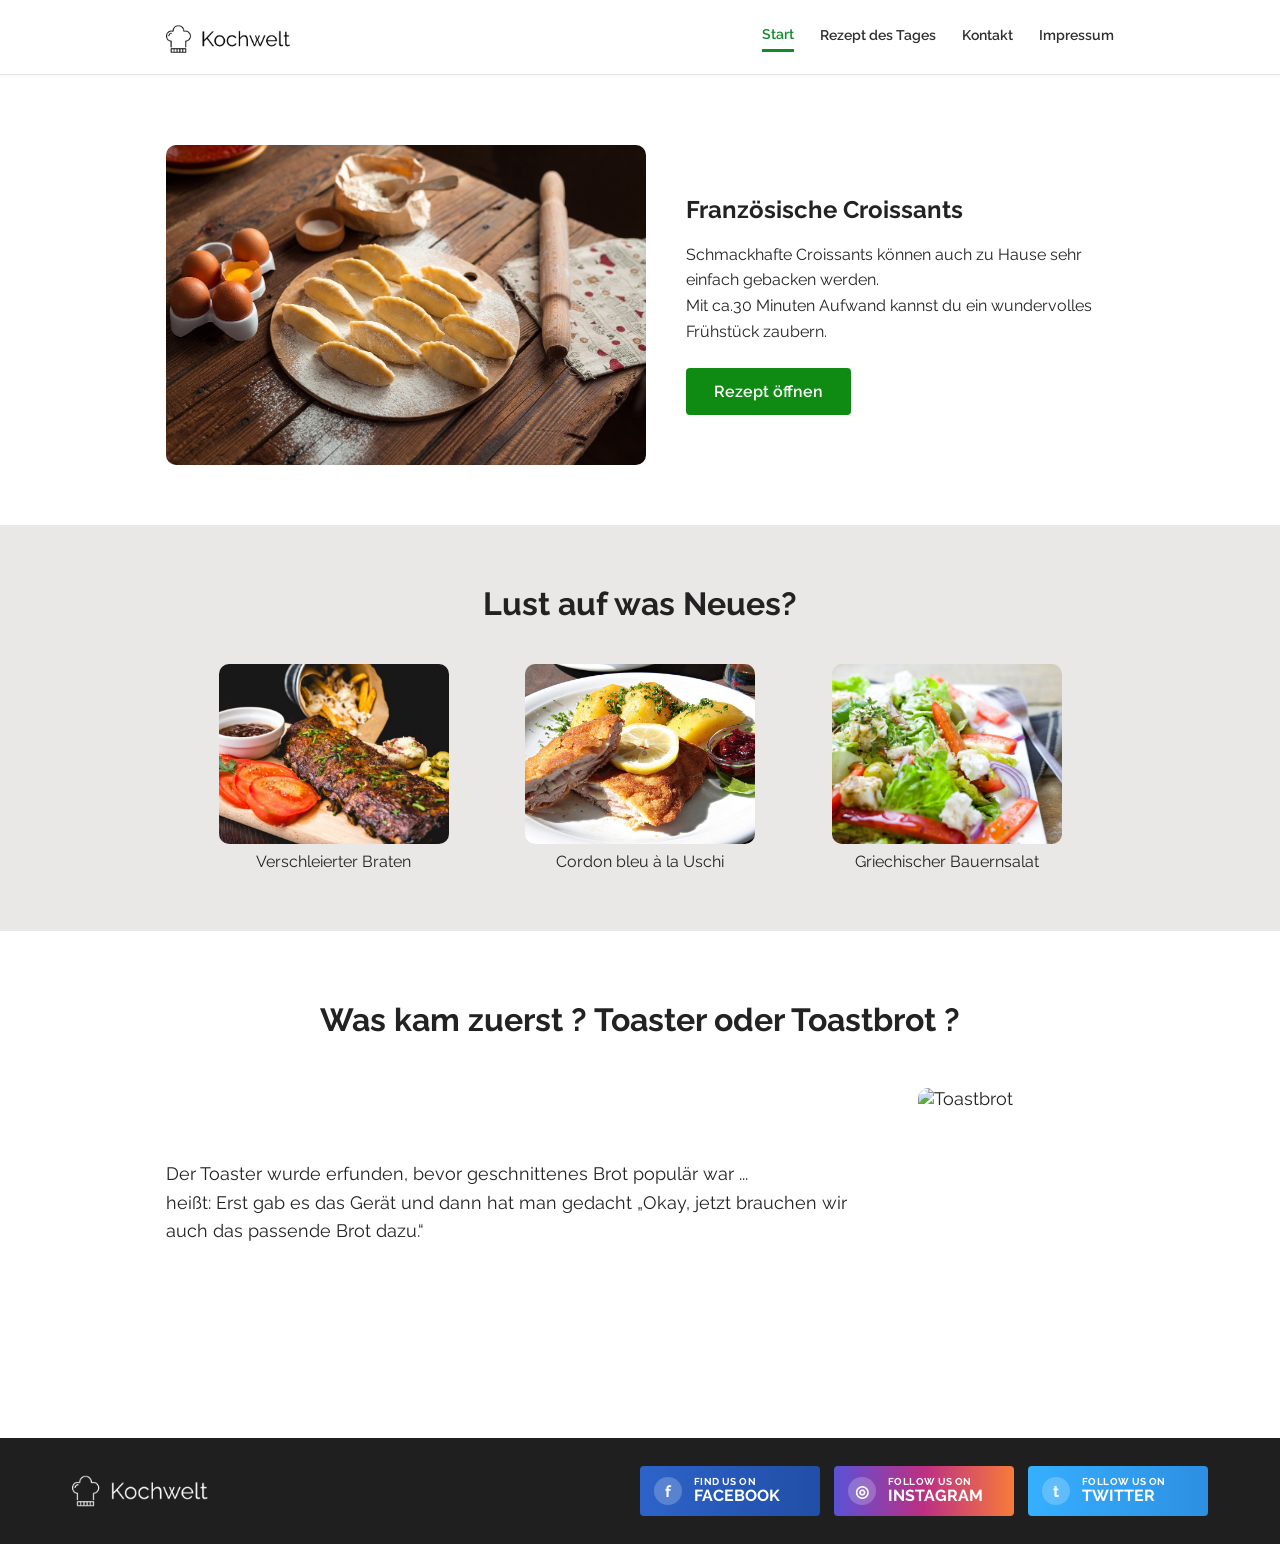
==== commit 50a286c1: "fixed design and responsive layout" ====
--- a/index.html
+++ b/index.html
@@ -58,34 +58,36 @@
       </section>
 
       <section class="second-section">
-        <h2>Lust auf was Neues?</h2>
+        <div class="second-section-container">
+          <h2>Lust auf was Neues?</h2>
 
-        <div class="recipes">
-          <div class="verschleierter-braten">
-            <a href="./marco.html">
-              <img
-                src="./img/jpg/verschleierter_braten_mockup.jpg"
-                alt="Verschleierter Braten"
-              />
-            </a>
-            <p>Verschleierter Braten</p>
-          </div>
+          <div class="recipes">
+            <div class="verschleierter-braten">
+              <a href="./marco.html">
+                <img
+                  src="./img/jpg/verschleierter_braten_mockup.jpg"
+                  alt="Verschleierter Braten"
+                />
+              </a>
+              <p>Verschleierter Braten</p>
+            </div>
 
-          <div class="cordon-bleu">
-            <a href="./sandra.html">
-              <img
-                src="./img/jpg/reinhardthrainer-cordon-4538108_1920.jpg"
-                alt="Cordon bleu"
-              />
-            </a>
-            <p>Cordon bleu à la Uschi</p>
-          </div>
+            <div class="cordon-bleu">
+              <a href="./sandra.html">
+                <img
+                  src="./img/jpg/reinhardthrainer-cordon-4538108_1920.jpg"
+                  alt="Cordon bleu"
+                />
+              </a>
+              <p>Cordon bleu à la Uschi</p>
+            </div>
 
-          <div class="griechischer-bauernsalat">
-            <a href="./venton.html">
-              <img src="./img/jpg/salad.jpg" alt="Griechischer Bauernsalat" />
-            </a>
-            <p>Griechischer Bauernsalat</p>
+            <div class="griechischer-bauernsalat">
+              <a href="./venton.html">
+                <img src="./img/jpg/salad.jpg" alt="Griechischer Bauernsalat" />
+              </a>
+              <p>Griechischer Bauernsalat</p>
+            </div>
           </div>
         </div>
       </section>
--- a/index.css
+++ b/index.css
@@ -19,6 +19,7 @@
 .first-section h1 {
   margin-top: 0;
   margin-bottom: 18px;
+  white-space: nowrap;
 }
 
 .first-section p {
@@ -48,6 +49,12 @@
   background-color: rgb(234, 231, 231);
 }
 
+.second-section-container {
+  max-width: 980px;
+  margin: 0 auto;
+  padding: 0 16px;
+}
+
 .second-section h2 {
   display: flex;
   justify-content: center;
@@ -55,6 +62,7 @@
   font-weight: 700;
   padding-top: 60px;
   margin: 0;
+  white-space: nowrap;
 }
 
 .recipes {
@@ -98,6 +106,7 @@
   padding-top: 70px;
   padding-bottom: 50px;
   text-align: center;
+  white-space: nowrap;
 }
 
 .toaster-section-second {
